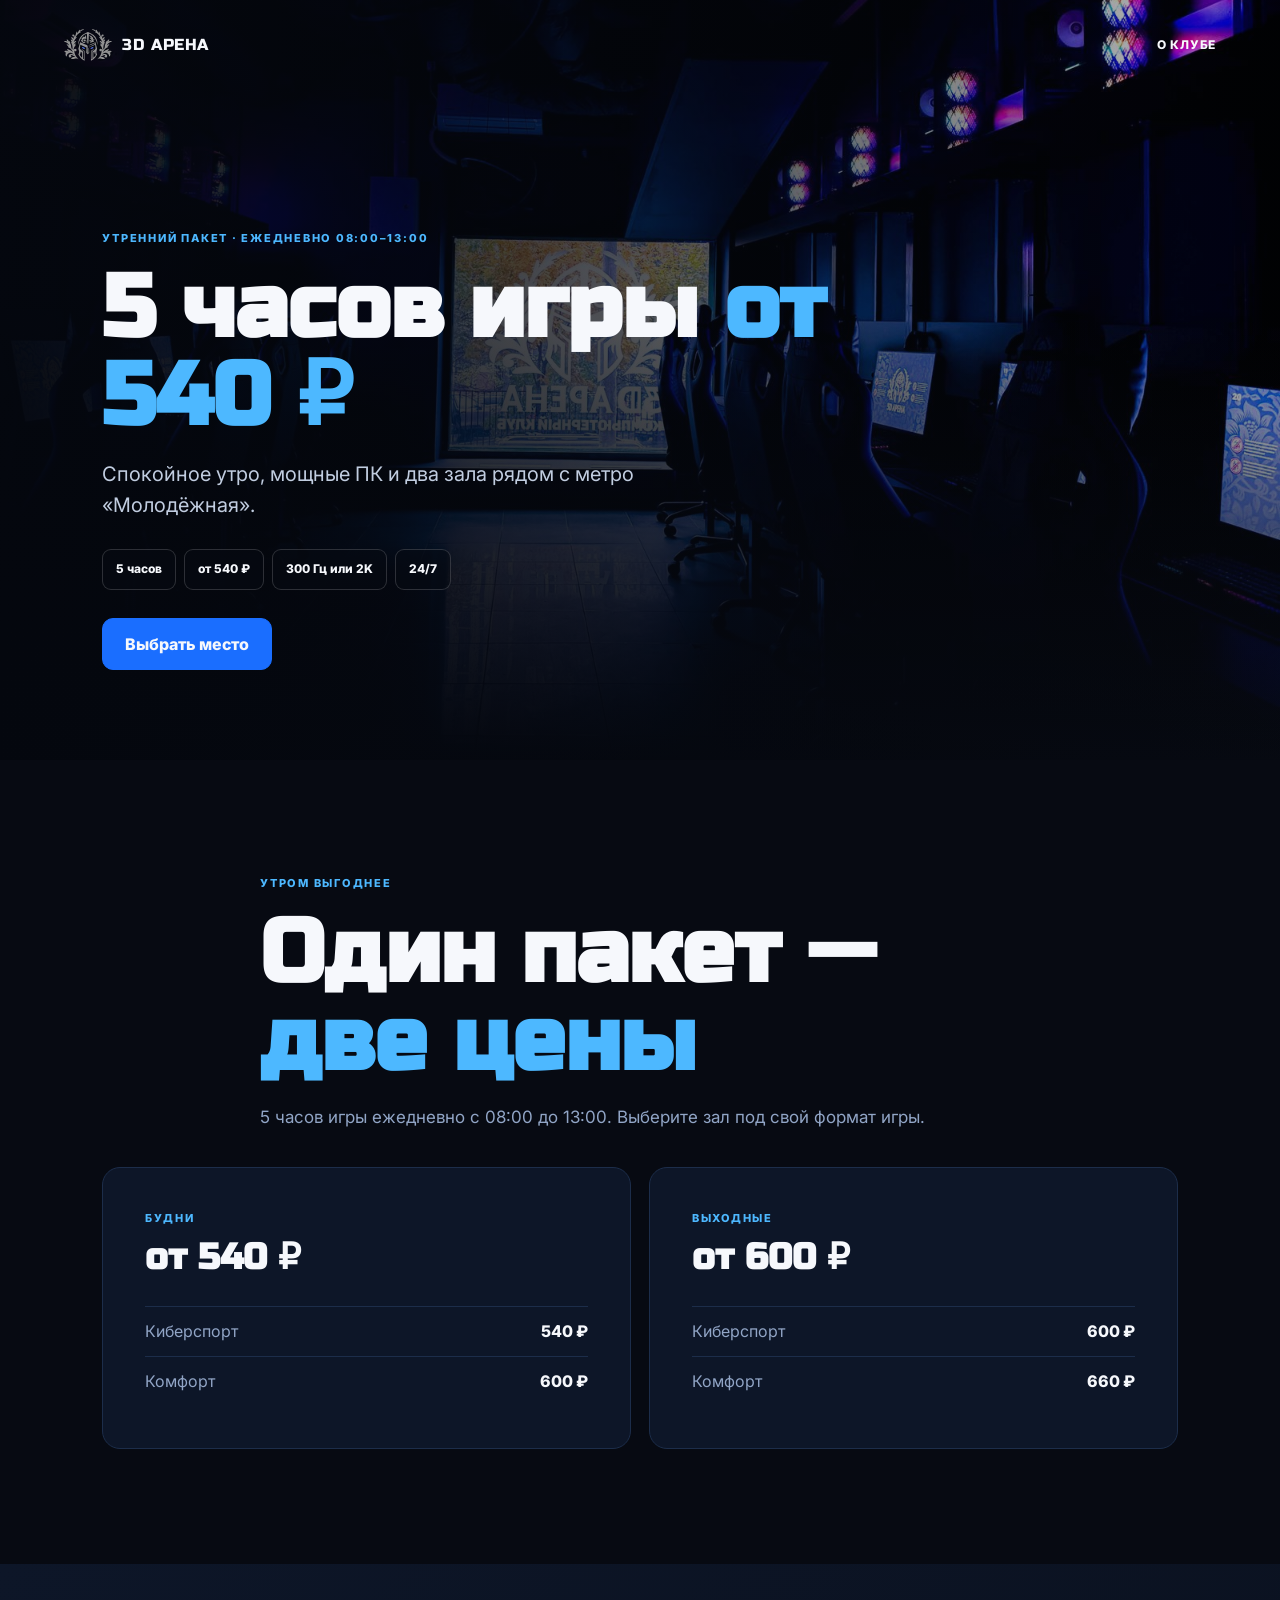
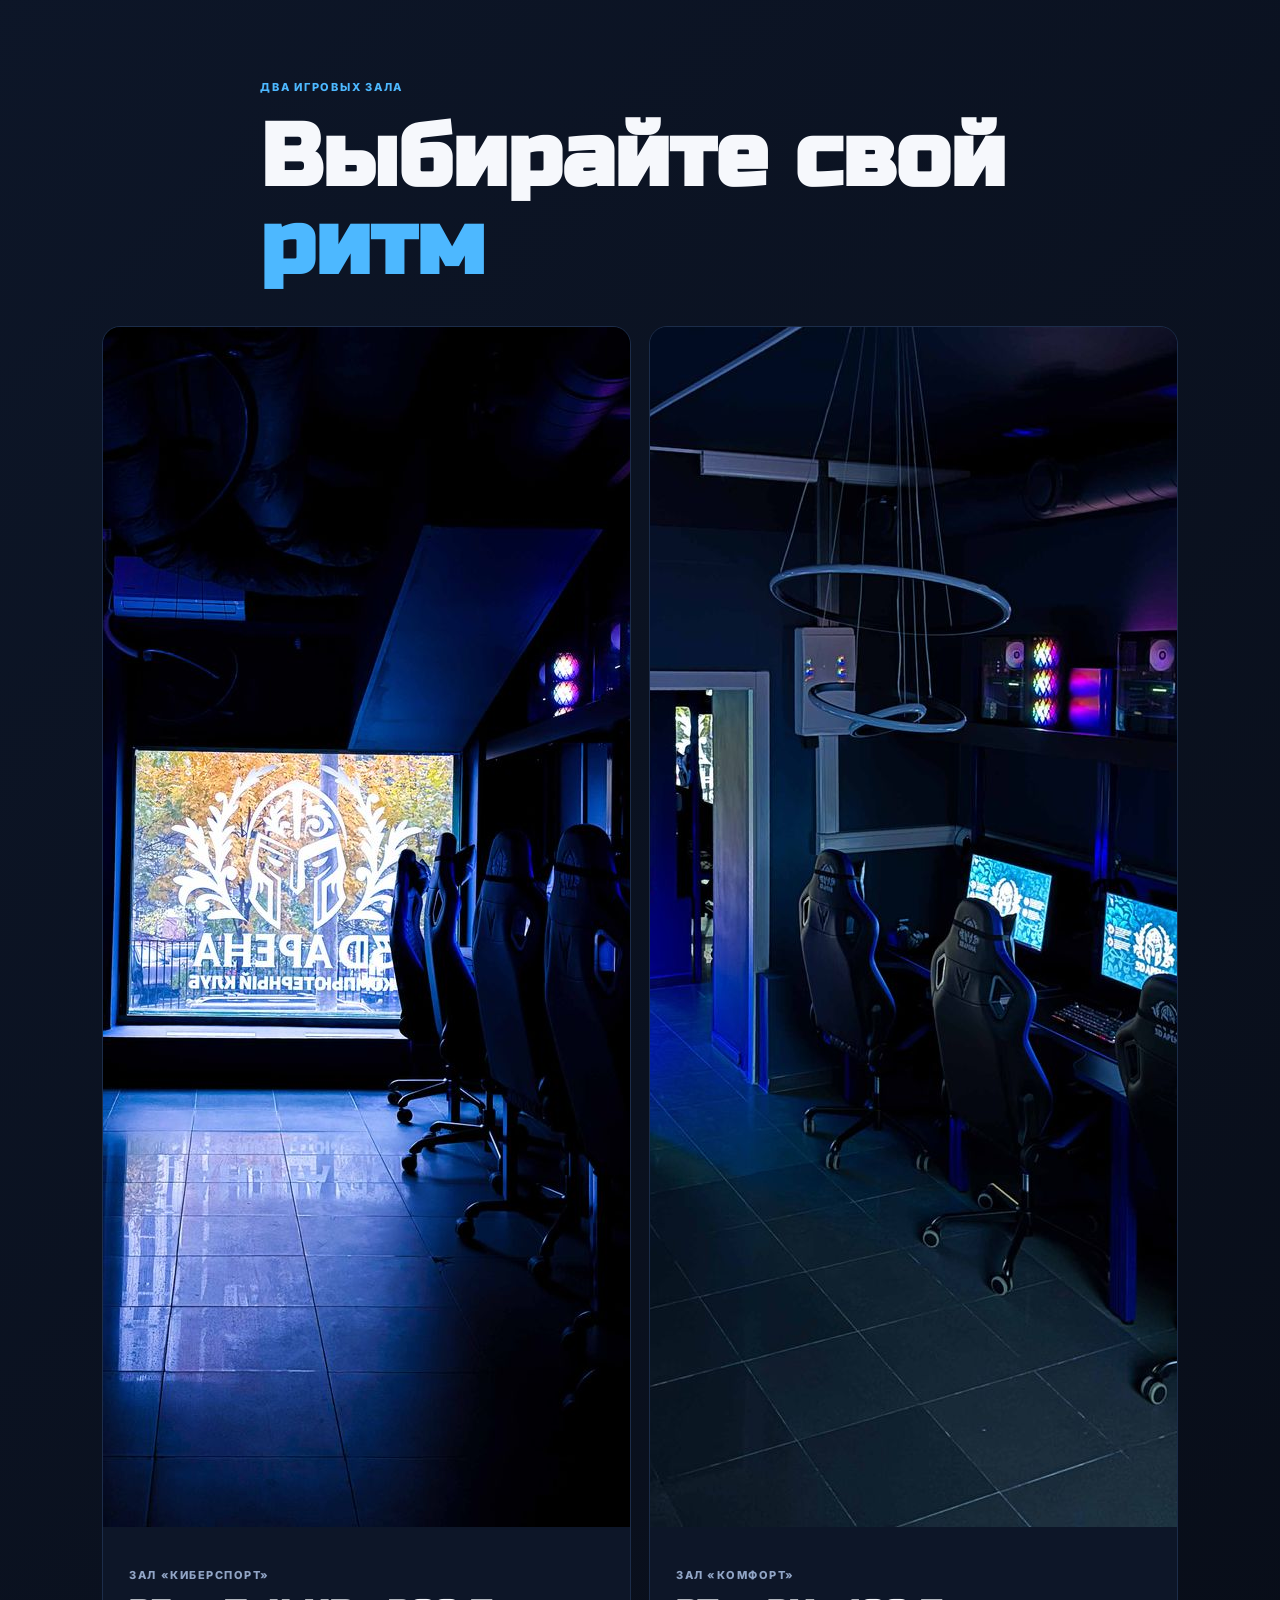
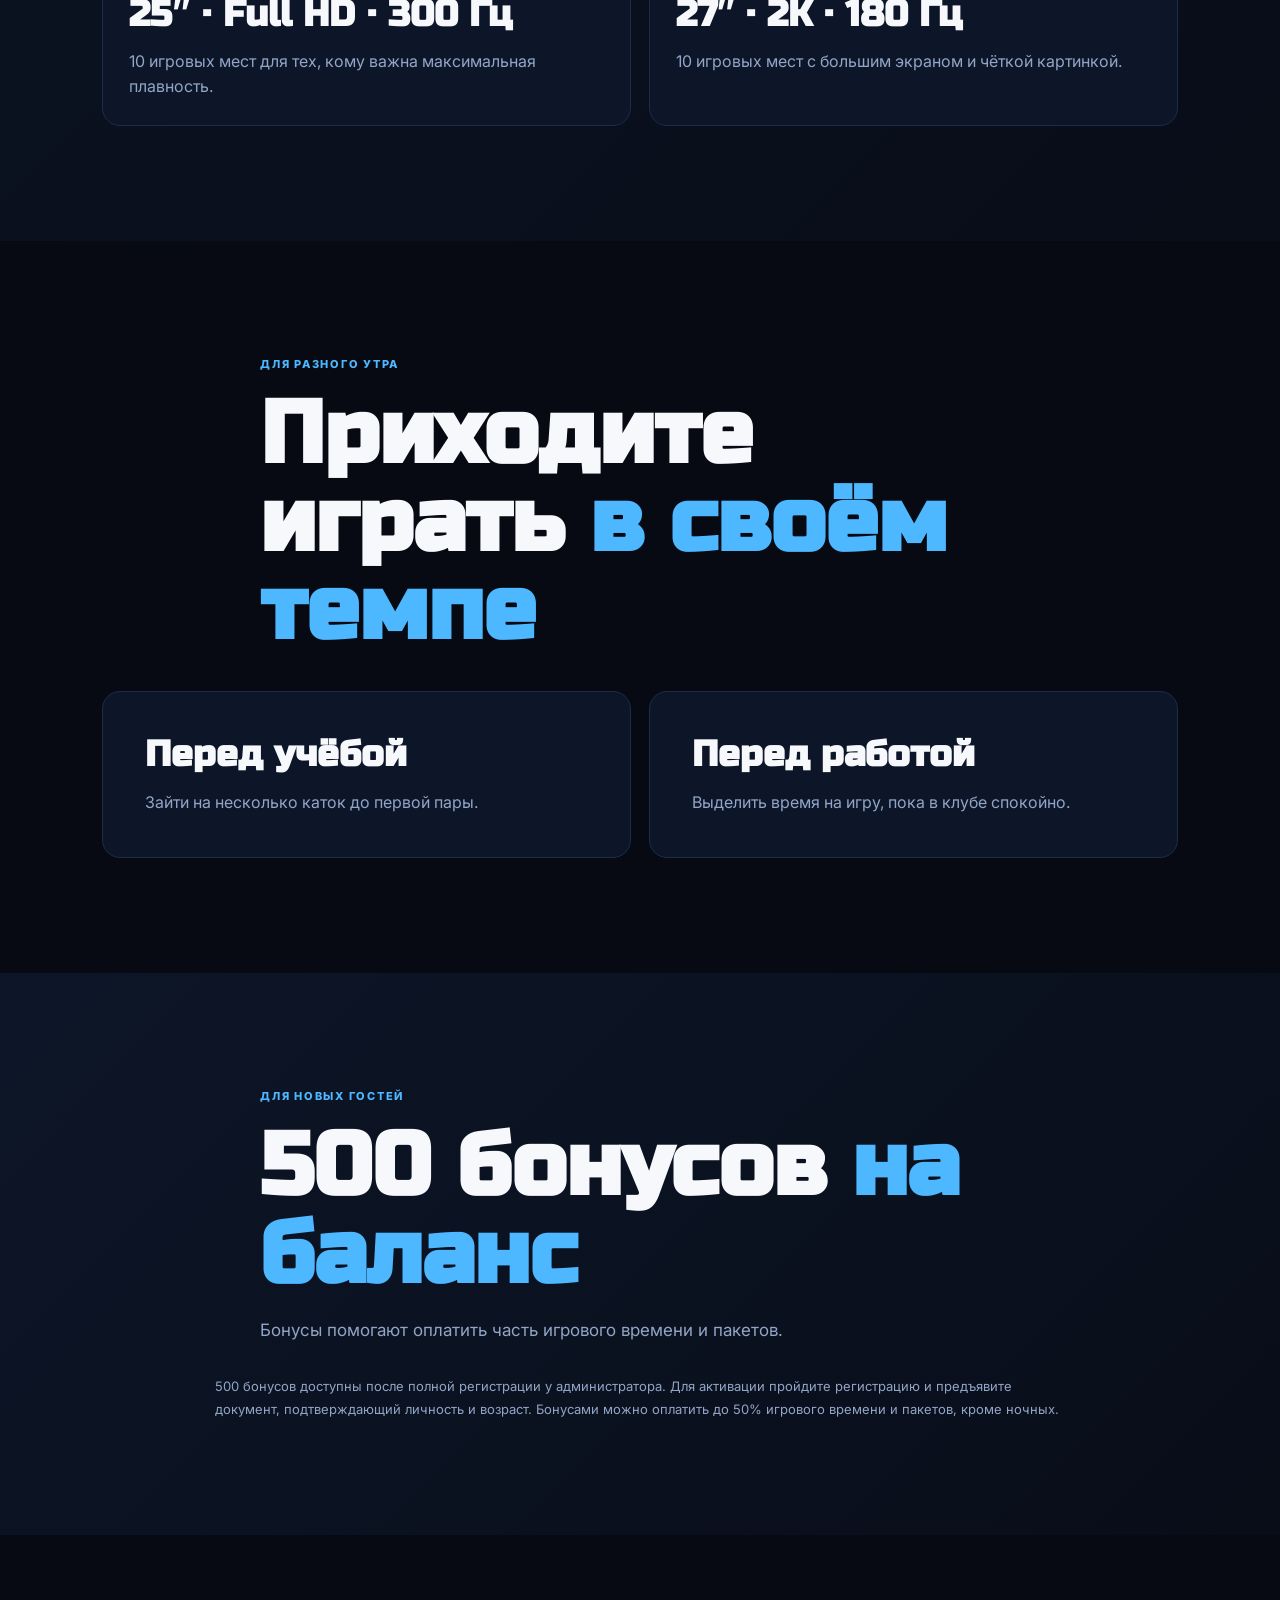
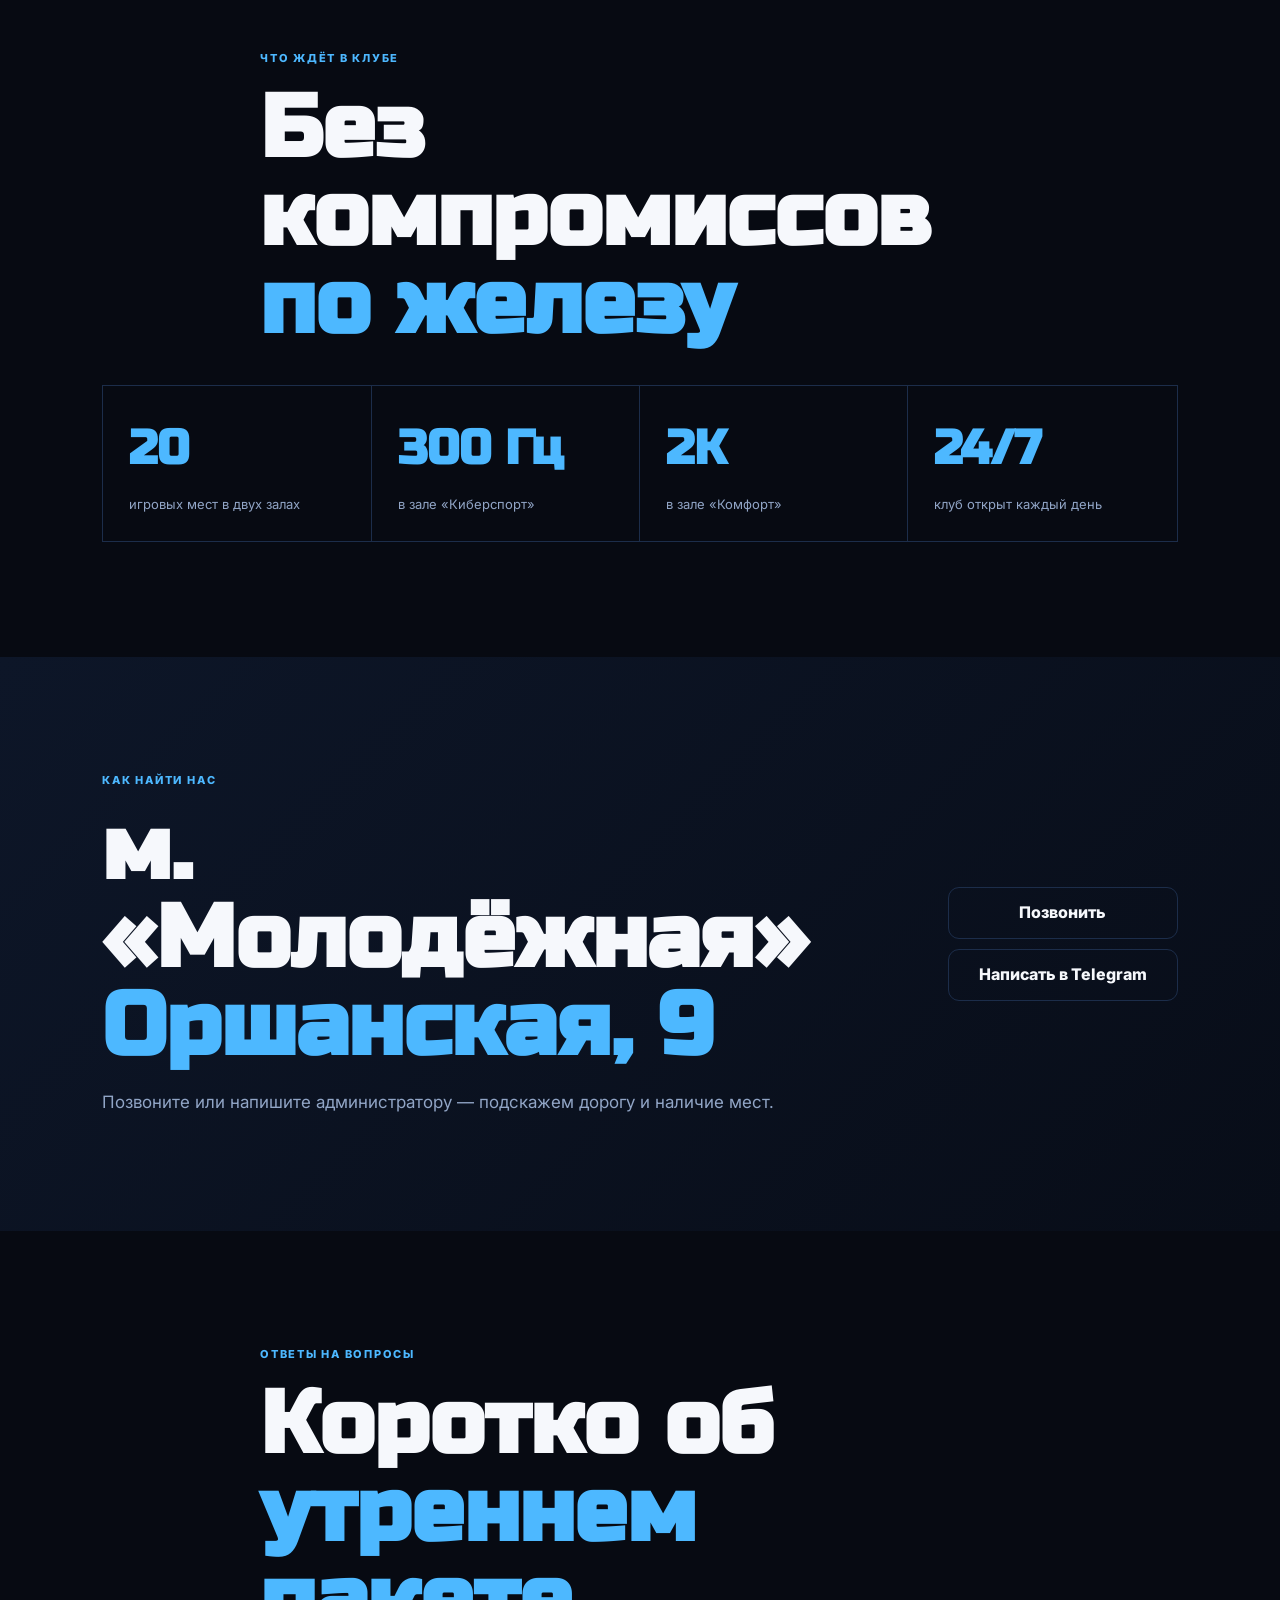
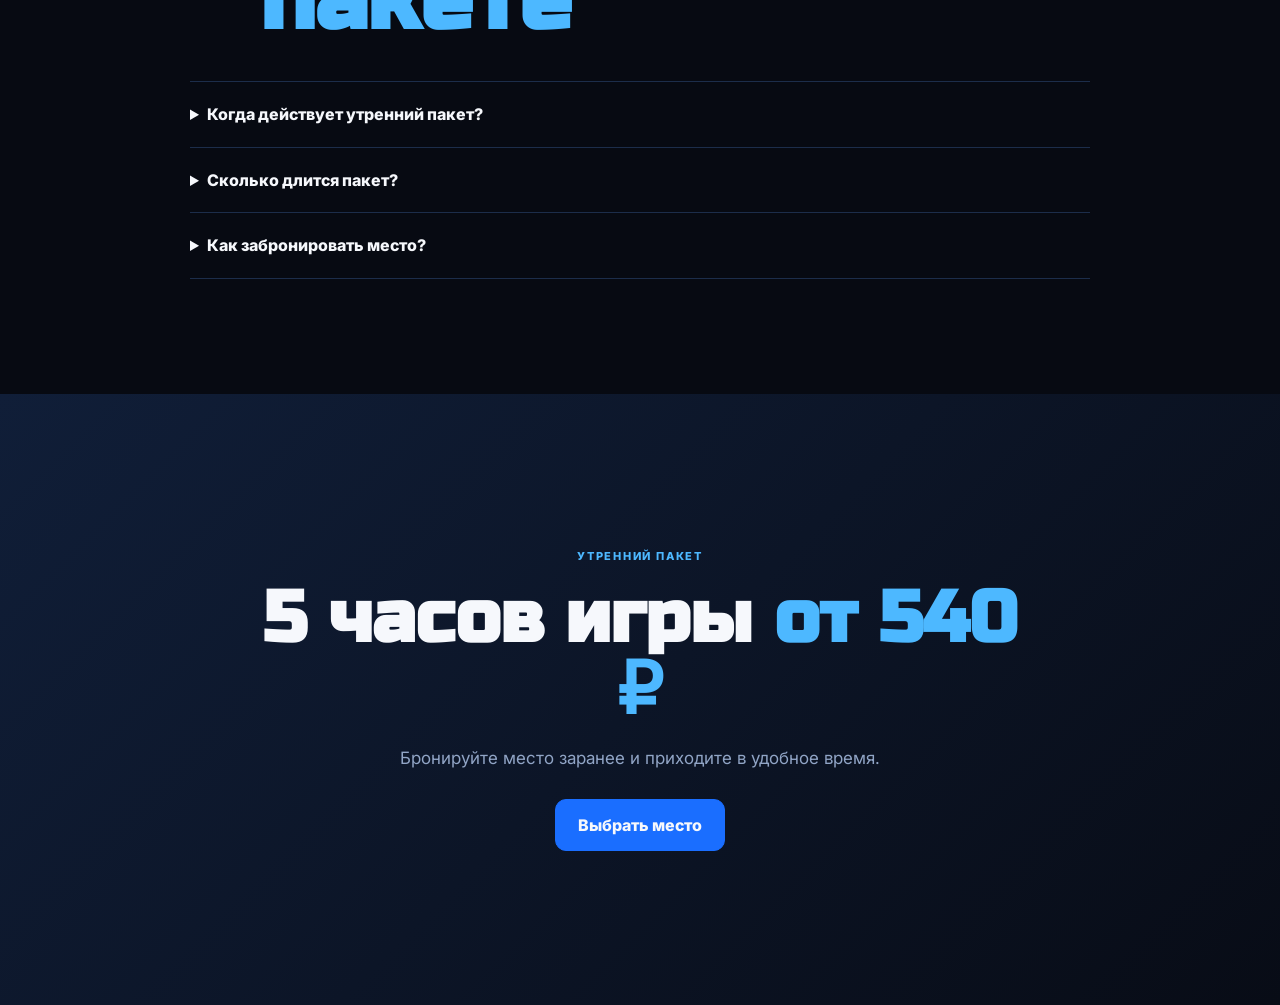
==== utro/index.html @ a47a94ef "fix: keep morning booking CTA primary" ====
<!doctype html>
<html lang="ru">
<head>
  <meta charset="utf-8">
  <meta name="viewport" content="width=device-width,initial-scale=1">
  <meta name="robots" content="noindex,nofollow,noarchive">
  <meta name="theme-color" content="#070a12">
  <title>Утренний пакет — 5 часов от 540 ₽ | 3D АРЕНА</title>
  <meta name="description" content="Утренний пакет 3D АРЕНЫ: 5 часов с 08:00 до 13:00 от 540 ₽. Два игровых зала у метро Молодёжная.">
  <link rel="canonical" href="https://3d-arena.ru/utro/">
  <link rel="icon" href="../favicon.ico">
  <link rel="preconnect" href="https://fonts.googleapis.com">
  <link rel="preconnect" href="https://fonts.gstatic.com" crossorigin>
  <link rel="stylesheet" href="https://fonts.googleapis.com/css2?family=Inter:wght@400;500;600;700;800&family=Russo+One&display=swap">
  <link rel="stylesheet" href="../assets/css/landing.css?v=20260807-1">
  <link rel="stylesheet" href="../assets/css/morning.css?v=20260807-1">
</head>
<body data-page="morning">
  <nav class="lp-nav" aria-label="Навигация утреннего пакета">
    <a class="lp-logo" href="../index.html" aria-label="3D АРЕНА — главная">
      <img src="../assets/brand/mark.svg" alt="">
      <span>3D АРЕНА</span>
    </a>
    <a class="lp-back" href="../index.html">О клубе</a>
  </nav>

  <main>
    <section class="morning-hero" id="morning-offer" aria-labelledby="morning-title">
      <img class="morning-hero__media" src="../images/gallery/hall-01.jpg" alt="Зал «Киберспорт» в 3D АРЕНЕ" width="1600" height="1200" fetchpriority="high">
      <div class="morning-hero__veil" aria-hidden="true"></div>
      <div class="morning-hero__copy">
        <div class="eyebrow">Утренний пакет · ежедневно 08:00–13:00</div>
        <h1 id="morning-title">5 часов игры <em>от 540 ₽</em></h1>
        <p class="morning-lead" data-segment-copy>Спокойное утро, мощные ПК и два зала рядом с метро «Молодёжная».</p>
        <div class="facts" aria-label="Условия утреннего пакета"><span>5 часов</span><span>от 540 ₽</span><span>300 Гц или 2K</span><span>24/7</span></div>
        <a class="btn btn--primary" data-track="morning_booking_top" href="https://langame.ru/799456996_computerniy_club_3d-arena_moskva/booking" rel="noopener" target="_blank">Выбрать место</a>
      </div>
    </section>

    <section class="morning-section" id="morning-prices" aria-labelledby="prices-title">
      <div class="morning-heading"><div class="eyebrow">Утром выгоднее</div><h2 id="prices-title">Один пакет — <em>две цены</em></h2><p>5 часов игры ежедневно с 08:00 до 13:00. Выберите зал под свой формат игры.</p></div>
      <div class="morning-price-grid">
        <article class="morning-card"><p class="morning-card__label">Будни</p><h3>от 540 ₽</h3><dl><div><dt>Киберспорт</dt><dd>540 ₽</dd></div><div><dt>Комфорт</dt><dd>600 ₽</dd></div></dl></article>
        <article class="morning-card"><p class="morning-card__label">Выходные</p><h3>от 600 ₽</h3><dl><div><dt>Киберспорт</dt><dd>600 ₽</dd></div><div><dt>Комфорт</dt><dd>660 ₽</dd></div></dl></article>
      </div>
    </section>

    <section class="morning-section morning-section--surface" id="morning-halls" aria-labelledby="halls-title">
      <div class="morning-heading"><div class="eyebrow">Два игровых зала</div><h2 id="halls-title">Выбирайте свой <em>ритм</em></h2></div>
      <div class="morning-hall-grid">
        <article class="morning-hall-card"><img src="../images/gallery/hall-01.jpg" alt="Игровые места зала «Киберспорт»" width="1600" height="1200" loading="lazy"><div><p class="morning-card__label">Зал «Киберспорт»</p><h3>25″ · Full HD · 300 Гц</h3><p>10 игровых мест для тех, кому важна максимальная плавность.</p></div></article>
        <article class="morning-hall-card"><img src="../images/gallery/hall-15.jpg" alt="Игровые места зала «Комфорт»" width="1600" height="1200" loading="lazy"><div><p class="morning-card__label">Зал «Комфорт»</p><h3>27″ · 2K · 180 Гц</h3><p>10 игровых мест с большим экраном и чёткой картинкой.</p></div></article>
      </div>
    </section>

    <section class="morning-section" id="morning-audiences" aria-labelledby="audiences-title">
      <div class="morning-heading"><div class="eyebrow">Для разного утра</div><h2 id="audiences-title">Приходите играть <em>в своём темпе</em></h2></div>
      <div class="morning-audience-grid"><article class="morning-card"><h3>Перед учёбой</h3><p>Зайти на несколько каток до первой пары.</p></article><article class="morning-card"><h3>Перед работой</h3><p>Выделить время на игру, пока в клубе спокойно.</p></article></div>
    </section>

    <section class="morning-section morning-section--surface" id="morning-bonus" aria-labelledby="bonus-title">
      <div class="morning-heading"><div class="eyebrow">Для новых гостей</div><h2 id="bonus-title">500 бонусов <em>на баланс</em></h2><p>Бонусы помогают оплатить часть игрового времени и пакетов.</p></div>
      <p class="morning-disclosure">500 бонусов доступны после полной регистрации у администратора. Для активации пройдите регистрацию и предъявите документ, подтверждающий личность и возраст. Бонусами можно оплатить до 50% игрового времени и пакетов, кроме ночных.</p>
    </section>

    <section class="morning-section" id="morning-proof" aria-labelledby="proof-title">
      <div class="morning-heading"><div class="eyebrow">Что ждёт в клубе</div><h2 id="proof-title">Без компромиссов <em>по железу</em></h2></div>
      <div class="morning-proof"><div><strong>20</strong><span>игровых мест в двух залах</span></div><div><strong>300 Гц</strong><span>в зале «Киберспорт»</span></div><div><strong>2K</strong><span>в зале «Комфорт»</span></div><div><strong>24/7</strong><span>клуб открыт каждый день</span></div></div>
    </section>

    <section class="morning-section morning-section--surface" id="morning-route" aria-labelledby="route-title">
      <div class="morning-route"><div><div class="eyebrow">Как найти нас</div><h2 id="route-title">м. «Молодёжная»<br><em>Оршанская, 9</em></h2><p>Позвоните или напишите администратору — подскажем дорогу и наличие мест.</p></div><div class="morning-route__actions"><a class="btn" href="tel:+79259359344">Позвонить</a><a class="btn" href="https://t.me/IIIDArena" rel="noopener" target="_blank">Написать в Telegram</a></div></div>
    </section>

    <section class="morning-section" id="morning-faq" aria-labelledby="faq-title">
      <div class="morning-heading"><div class="eyebrow">Ответы на вопросы</div><h2 id="faq-title">Коротко об <em>утреннем пакете</em></h2></div>
      <div class="morning-faq"><details><summary>Когда действует утренний пакет?</summary><p>Ежедневно с 08:00 до 13:00.</p></details><details><summary>Сколько длится пакет?</summary><p>Пакет рассчитан на 5 часов игры.</p></details><details><summary>Как забронировать место?</summary><p>Выберите место в LANGAME или свяжитесь с администратором.</p></details></div>
    </section>

    <section class="morning-final" aria-labelledby="final-title"><div><div class="eyebrow">Утренний пакет</div><h2 id="final-title">5 часов игры <em>от 540 ₽</em></h2><p>Бронируйте место заранее и приходите в удобное время.</p><a class="btn btn--primary" data-track="morning_booking_final" href="https://langame.ru/799456996_computerniy_club_3d-arena_moskva/booking" rel="noopener" target="_blank">Выбрать место</a></div></section>
  </main>
</body>
</html>
---- assets/css/landing.css ----
:root{--bg:#070a12;--panel:#0d1628;--text:#f6f8fc;--muted:#91a5c6;--accent:#1a6eff;--glow:#4db8ff;--border:#1c2d4a;--head:"Russo One",sans-serif;--body:Inter,sans-serif}*{box-sizing:border-box;margin:0;padding:0}html{scroll-behavior:smooth}body{background:var(--bg);color:var(--text);font-family:var(--body);line-height:1.55}a{color:inherit;text-decoration:none}.lp-nav{position:absolute;z-index:4;top:0;left:0;right:0;display:flex;justify-content:space-between;align-items:center;padding:24px clamp(20px,5vw,72px)}.lp-logo{display:flex;gap:10px;align-items:center;font-family:var(--head);letter-spacing:.04em}.lp-logo img{width:48px;height:42px}.lp-back{font-size:12px;font-weight:800;letter-spacing:.06em;text-transform:uppercase}.lp-hero{position:relative;display:grid;align-items:end;min-height:780px;padding:150px clamp(20px,8vw,130px) 90px;overflow:hidden}.lp-hero__image,.lp-hero__veil{position:absolute;inset:0}.lp-hero__image{width:100%;height:100%;object-fit:cover}.lp-hero__veil{background:linear-gradient(90deg,rgba(4,7,14,.98) 0%,rgba(4,7,14,.75) 50%,rgba(4,7,14,.18)),linear-gradient(0deg,rgba(4,7,14,.96),transparent 60%)}.lp-hero__copy{position:relative;z-index:2;max-width:780px}.eyebrow{color:var(--glow);font-size:11px;font-weight:800;letter-spacing:.16em;text-transform:uppercase}.lp-hero h1{margin:18px 0;font-family:var(--head);font-size:clamp(46px,7vw,92px);line-height:.98}.lp-hero h1 em{color:var(--glow);font-style:normal}.lp-lead{max-width:680px;color:#c1cde0;font-size:clamp(16px,2vw,20px)}.facts{display:flex;flex-wrap:wrap;gap:8px;margin:28px 0}.facts span{padding:10px 13px;border:1px solid rgba(255,255,255,.16);border-radius:9px;background:rgba(7,10,18,.5);font-size:12px;font-weight:800}.actions{display:flex;flex-wrap:wrap;gap:10px}.btn{display:inline-flex;justify-content:center;align-items:center;min-height:52px;padding:0 22px;border:1px solid var(--border);border-radius:11px;font-weight:800}.btn--primary{border-color:var(--accent);background:var(--accent)}.lp-section{padding:clamp(70px,9vw,120px) clamp(20px,8vw,130px)}.lp-grid{display:grid;grid-template-columns:.8fr 1.2fr;gap:clamp(35px,7vw,100px);max-width:1260px;margin:0 auto}.lp-section h2{font-family:var(--head);font-size:clamp(32px,5vw,58px);line-height:1.08}.specs{display:grid;grid-template-columns:1fr 1fr;border:1px solid var(--border)}.spec{padding:24px;border-right:1px solid var(--border);border-bottom:1px solid var(--border)}.spec:nth-child(2n){border-right:0}.spec:nth-last-child(-n+2){border-bottom:0}.spec small{display:block;margin-bottom:8px;color:var(--glow);font-size:10px;font-weight:800;letter-spacing:.12em;text-transform:uppercase}.spec strong{font-family:var(--head);font-size:18px}.lp-end{position:relative;overflow:hidden;text-align:center;background:linear-gradient(135deg,#101e38,#080c16)}.lp-end>div{max-width:760px;margin:auto}.lp-end p{margin:18px auto 28px;color:var(--muted)}.lp-note{margin-top:18px;color:var(--muted);font-size:12px}.lp-footer{display:flex;justify-content:space-between;gap:20px;padding:28px clamp(20px,8vw,130px);border-top:1px solid var(--border);color:var(--muted);font-size:12px}@media(max-width:760px){.lp-nav{padding-top:18px}.lp-hero{min-height:720px;padding-top:130px}.lp-hero__veil{background:linear-gradient(180deg,rgba(4,7,14,.48),rgba(4,7,14,.95) 68%)}.lp-grid{grid-template-columns:1fr}.specs{grid-template-columns:1fr}.spec,.spec:nth-child(2n),.spec:nth-last-child(-n+2){border-right:0;border-bottom:1px solid var(--border)}.spec:last-child{border-bottom:0}.actions{display:grid}.lp-footer{flex-direction:column}}
---- assets/css/morning.css ----
.morning-hero{position:relative;min-height:760px;display:grid;align-items:end;padding:150px clamp(20px,8vw,130px) 90px;overflow:hidden}.morning-hero__media{position:absolute;inset:0;width:100%;height:100%;object-fit:cover}.morning-hero__veil{position:absolute;inset:0;background:linear-gradient(90deg,rgba(4,7,14,.98),rgba(4,7,14,.62) 62%,rgba(4,7,14,.22)),linear-gradient(0deg,#070a12,transparent 58%)}.morning-hero__copy{position:relative;z-index:1;max-width:780px}.morning-hero h1,.morning-heading h2,.morning-route h2,.morning-final h2{margin:18px 0;font-family:var(--head);font-size:clamp(44px,7vw,88px);line-height:1}.morning-hero h1 em,.morning-heading h2 em,.morning-route h2 em,.morning-final h2 em{color:var(--glow);font-style:normal}.morning-lead{max-width:680px;color:#c1cde0;font-size:clamp(16px,2vw,20px)}.morning-section{padding:clamp(70px,9vw,120px) clamp(20px,8vw,130px)}.morning-section--surface{background:linear-gradient(135deg,#0d1628,#080d18)}.morning-heading{max-width:760px;margin:0 auto}.morning-heading>p,.morning-route p,.morning-final p{color:var(--muted);font-size:17px}.morning-price-grid,.morning-hall-grid,.morning-audience-grid{display:grid;grid-template-columns:repeat(2,minmax(0,1fr));gap:18px;max-width:1180px;margin:36px auto 0}.morning-card{padding:clamp(24px,4vw,42px);border:1px solid var(--border);border-radius:18px;background:var(--panel)}.morning-card__label{margin-bottom:10px;color:var(--glow);font-size:11px;font-weight:800;letter-spacing:.14em;text-transform:uppercase}.morning-card h3,.morning-hall-card h3{font-family:var(--head);font-size:clamp(24px,3vw,36px);line-height:1.15}.morning-card p:not(.morning-card__label),.morning-hall-card p{margin-top:14px;color:var(--muted)}.morning-card dl{margin-top:28px}.morning-card dl div{display:flex;justify-content:space-between;padding:12px 0;border-top:1px solid var(--border)}.morning-card dt{color:var(--muted)}.morning-card dd{font-weight:800}.morning-hall-card{overflow:hidden;border:1px solid var(--border);border-radius:18px;background:var(--panel)}.morning-hall-card img{display:block;width:100%;aspect-ratio:16/10;object-fit:cover}.morning-hall-card div{padding:26px}.morning-disclosure{max-width:850px;margin:32px auto 0;color:var(--muted);font-size:13px;line-height:1.7}.morning-proof{display:grid;grid-template-columns:repeat(4,1fr);max-width:1180px;margin:36px auto 0;border:1px solid var(--border)}.morning-proof div{padding:26px;border-right:1px solid var(--border)}.morning-proof div:last-child{border:0}.morning-proof strong,.morning-proof span{display:block}.morning-proof strong{font-family:var(--head);font-size:clamp(28px,4vw,48px);color:var(--glow)}.morning-proof span{margin-top:8px;color:var(--muted);font-size:13px}.morning-route{display:flex;justify-content:space-between;gap:40px;max-width:1180px;margin:auto}.morning-route__actions{display:grid;align-content:center;gap:10px;min-width:230px}.morning-faq{max-width:900px;margin:36px auto 0}.morning-faq details{padding:20px 0;border-top:1px solid var(--border)}.morning-faq details:last-child{border-bottom:1px solid var(--border)}.morning-faq summary{cursor:pointer;font-weight:800}.morning-faq p{margin-top:12px;color:var(--muted)}.morning-final{padding:clamp(80px,12vw,160px) 20px;text-align:center;background:linear-gradient(135deg,#101e38,#080c16)}.morning-final>div{max-width:760px;margin:auto}.morning-final p{margin:18px auto 28px}.morning-final h2{font-size:clamp(40px,6vw,72px)}
@media(max-width:760px){.morning-price-grid,.morning-hall-grid,.morning-audience-grid{grid-template-columns:1fr}.morning-hero{min-height:720px;padding-top:130px}.morning-hero__veil{background:linear-gradient(180deg,rgba(4,7,14,.38),#070a12 72%)}.morning-proof{grid-template-columns:1fr 1fr}.morning-proof div:nth-child(2){border-right:0}.morning-proof div:nth-child(-n+2){border-bottom:1px solid var(--border)}.morning-route{display:block}.morning-route__actions{margin-top:28px}.morning-route__actions .btn{width:100%}}
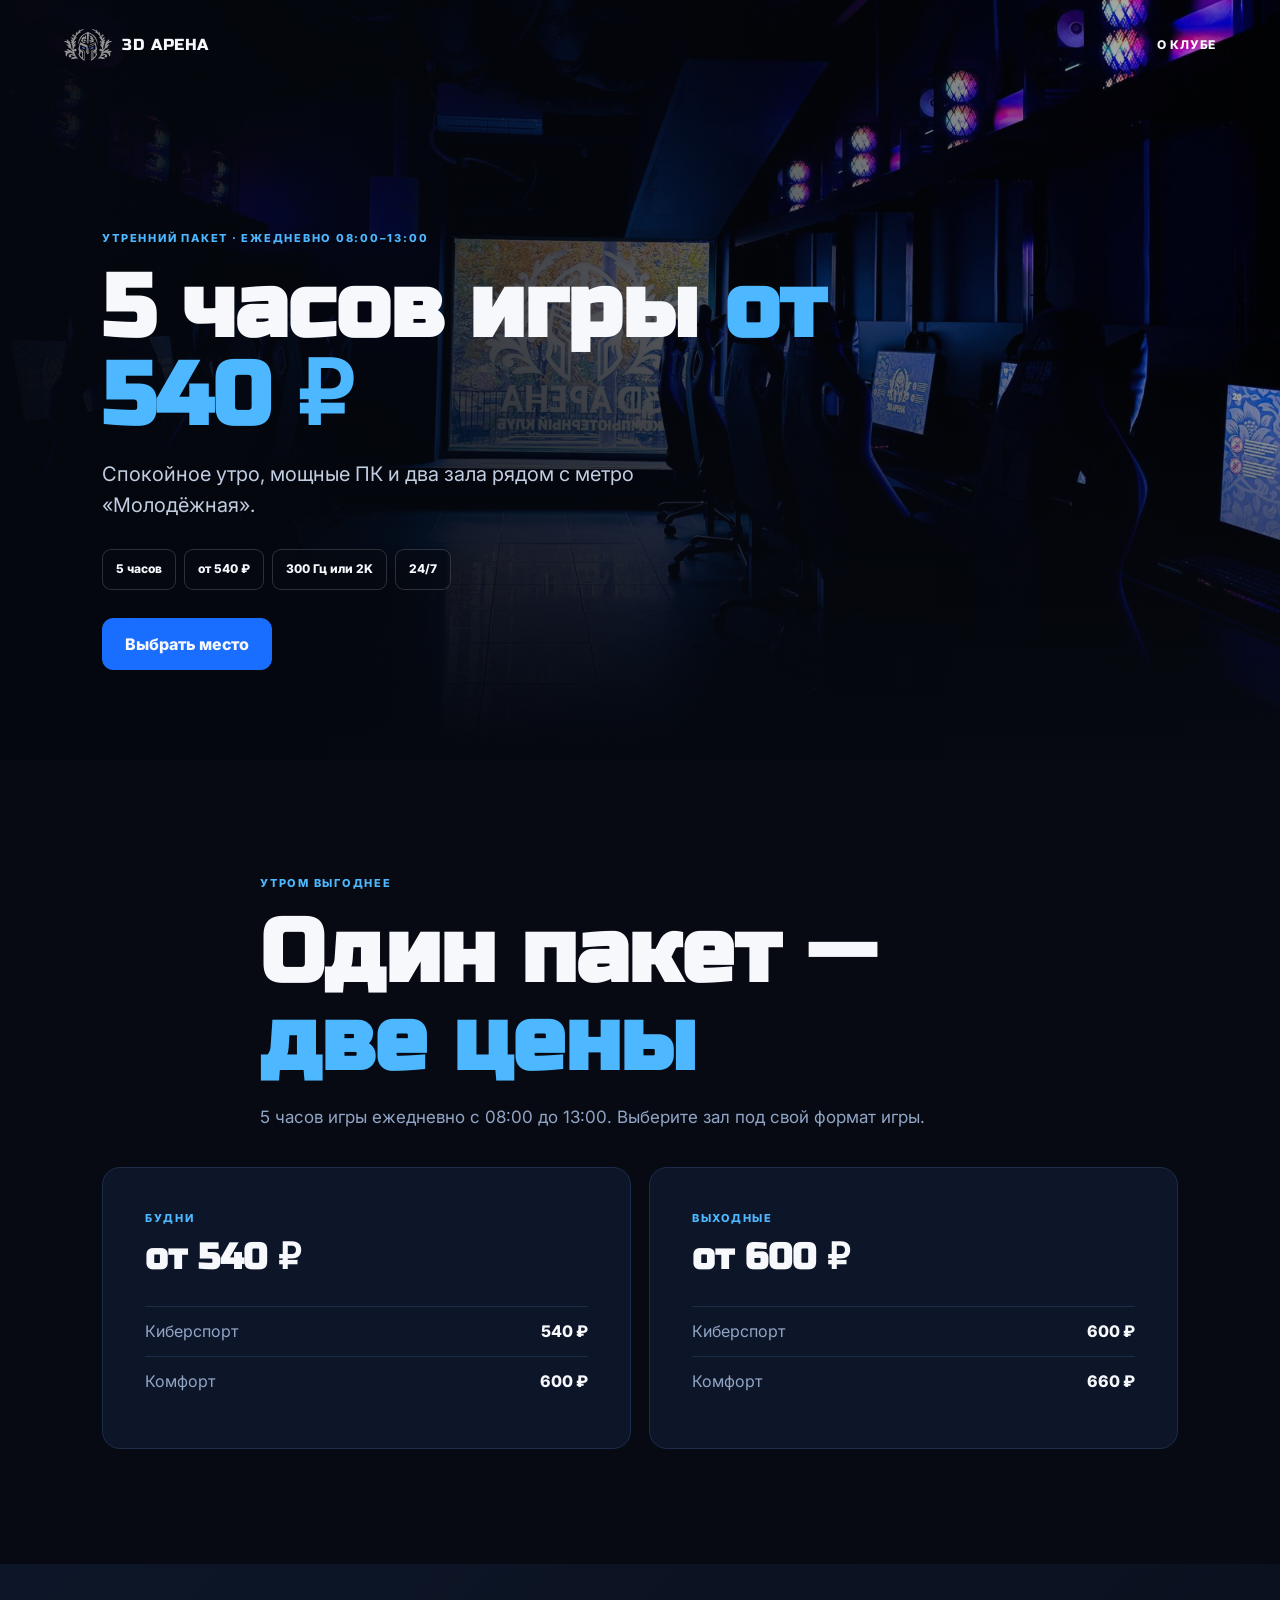
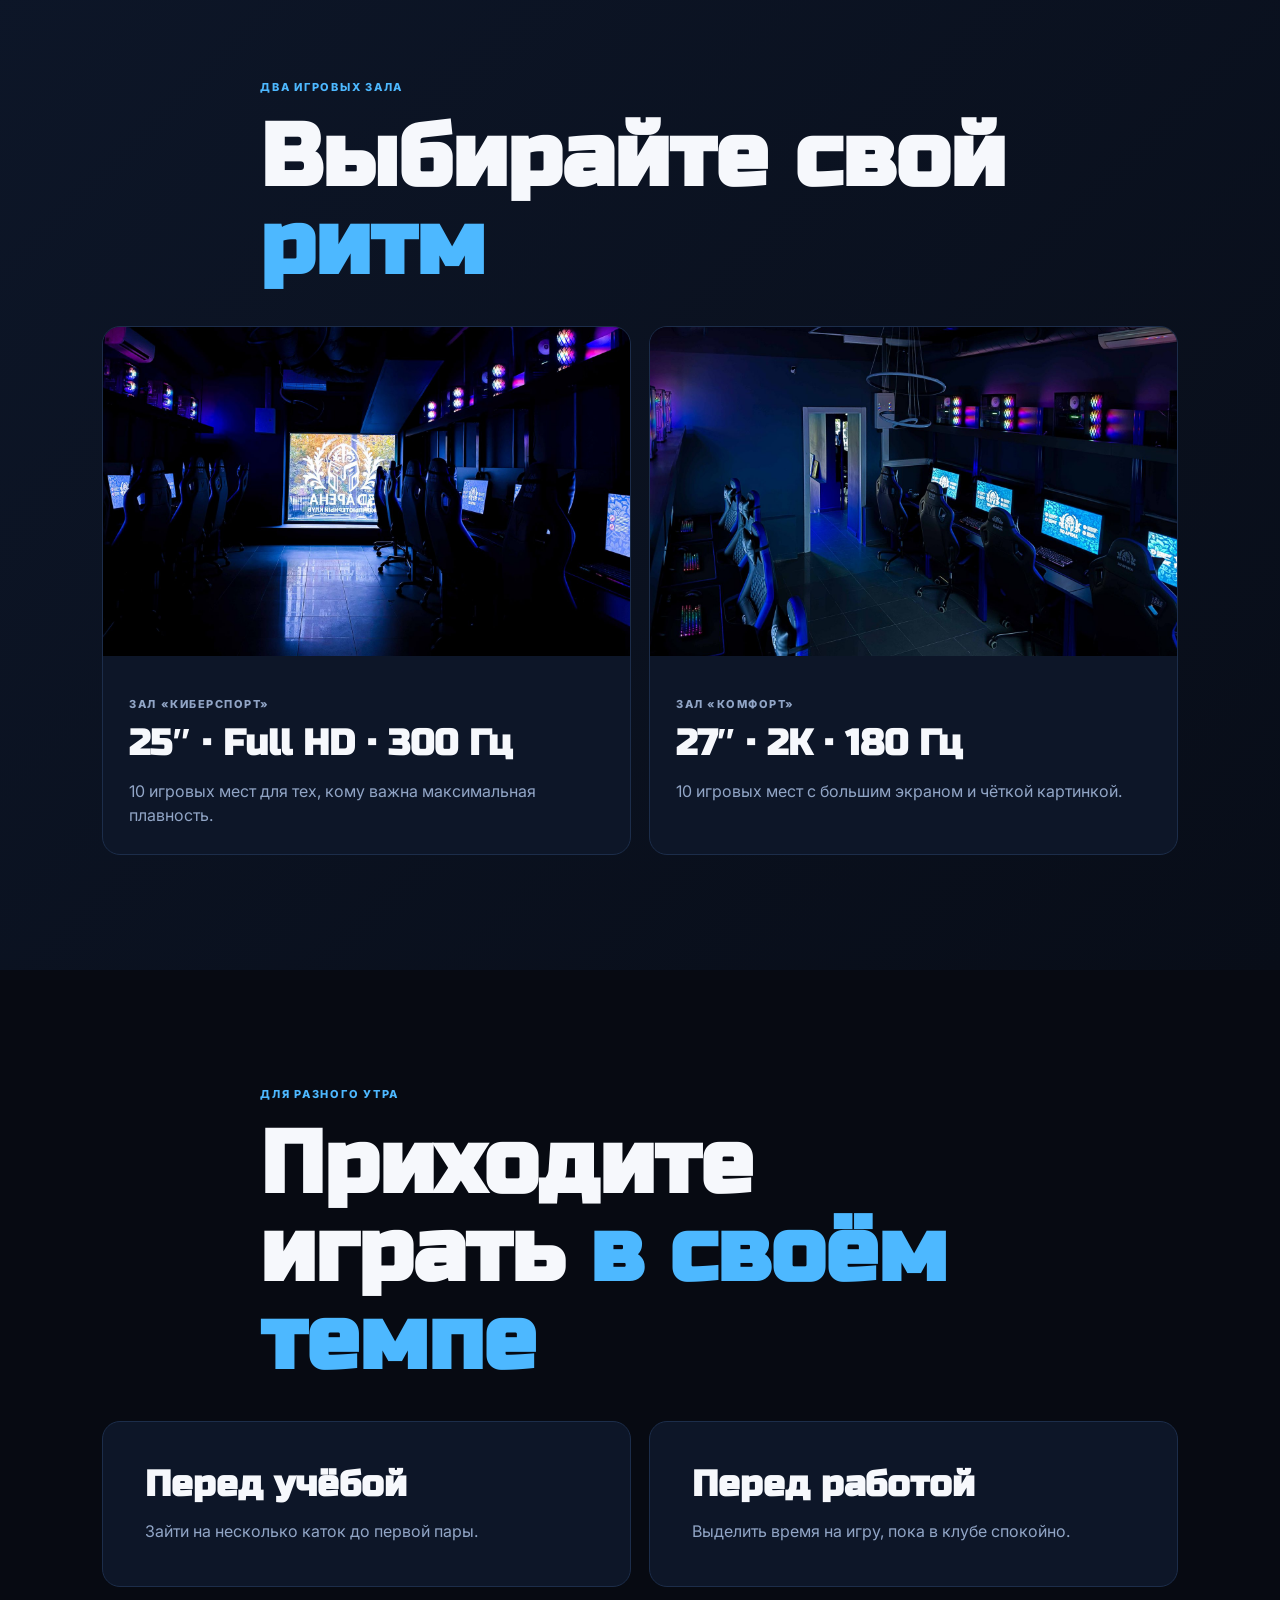
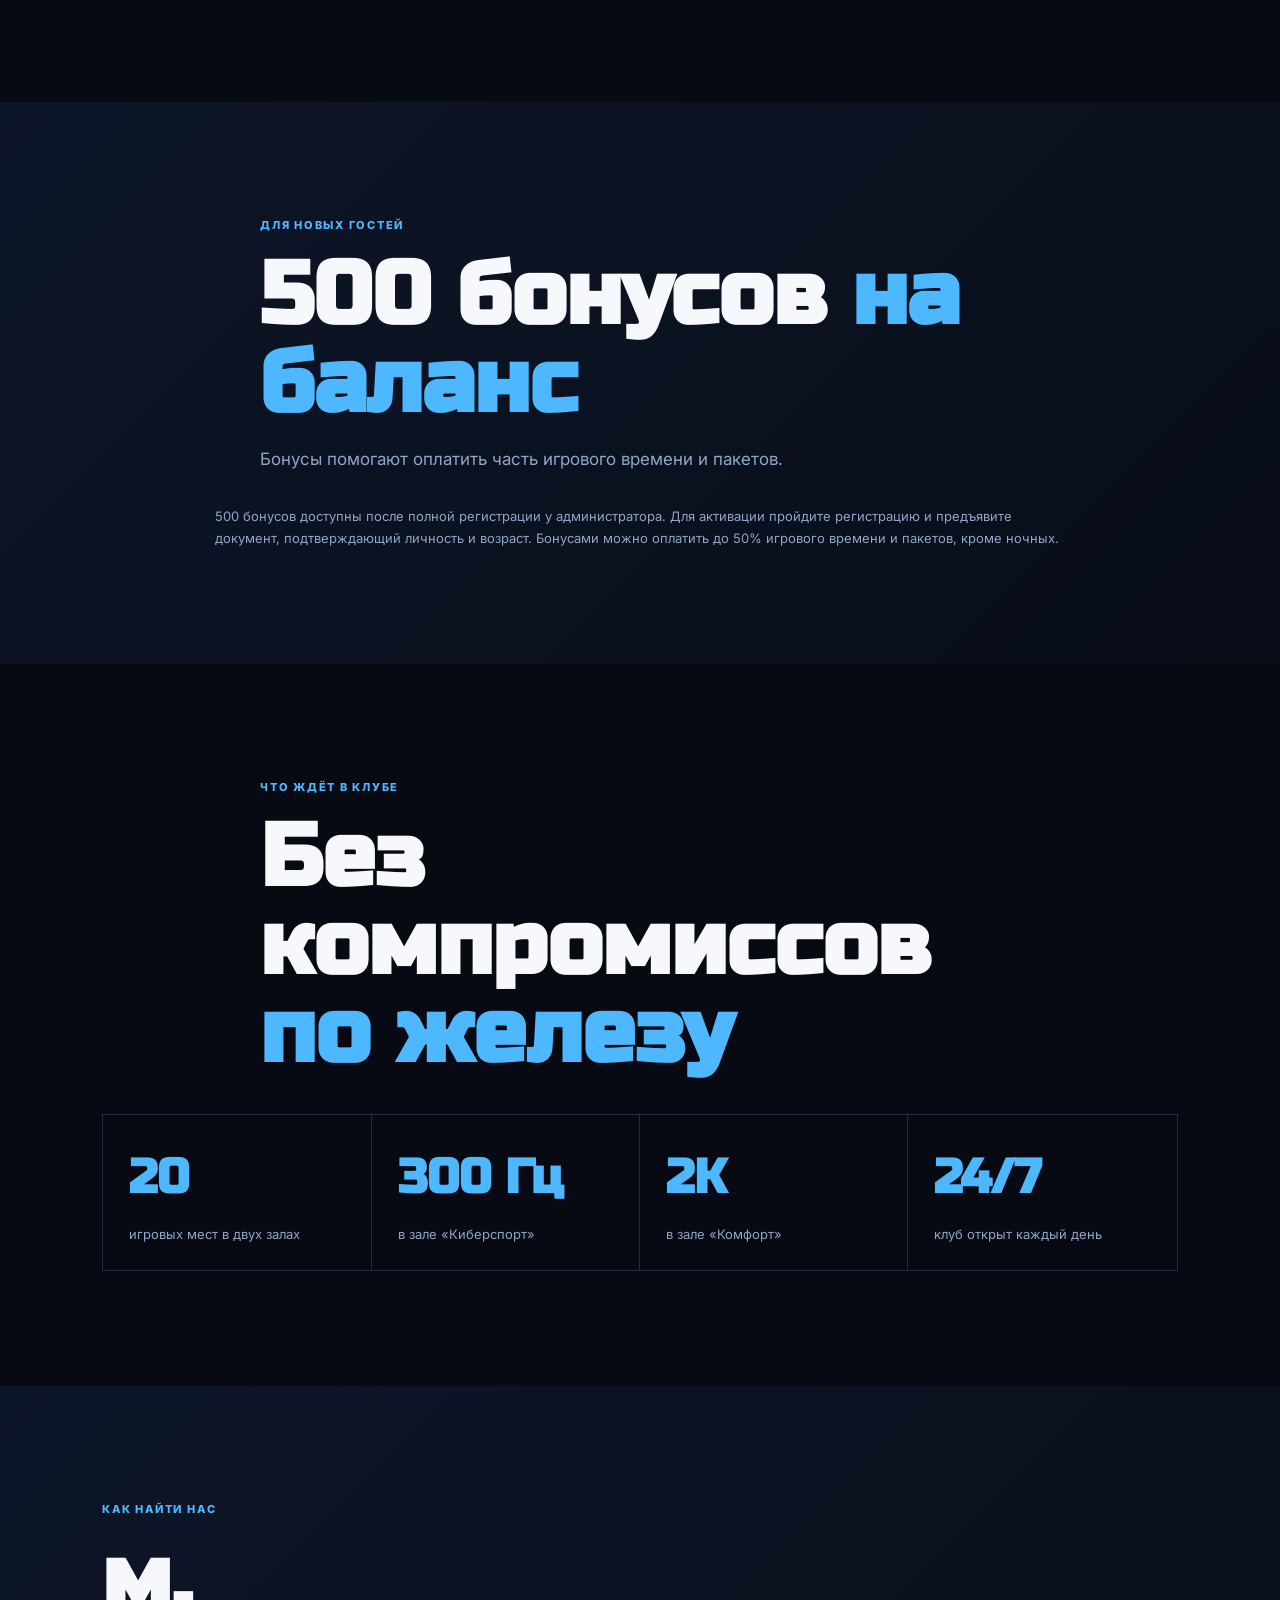
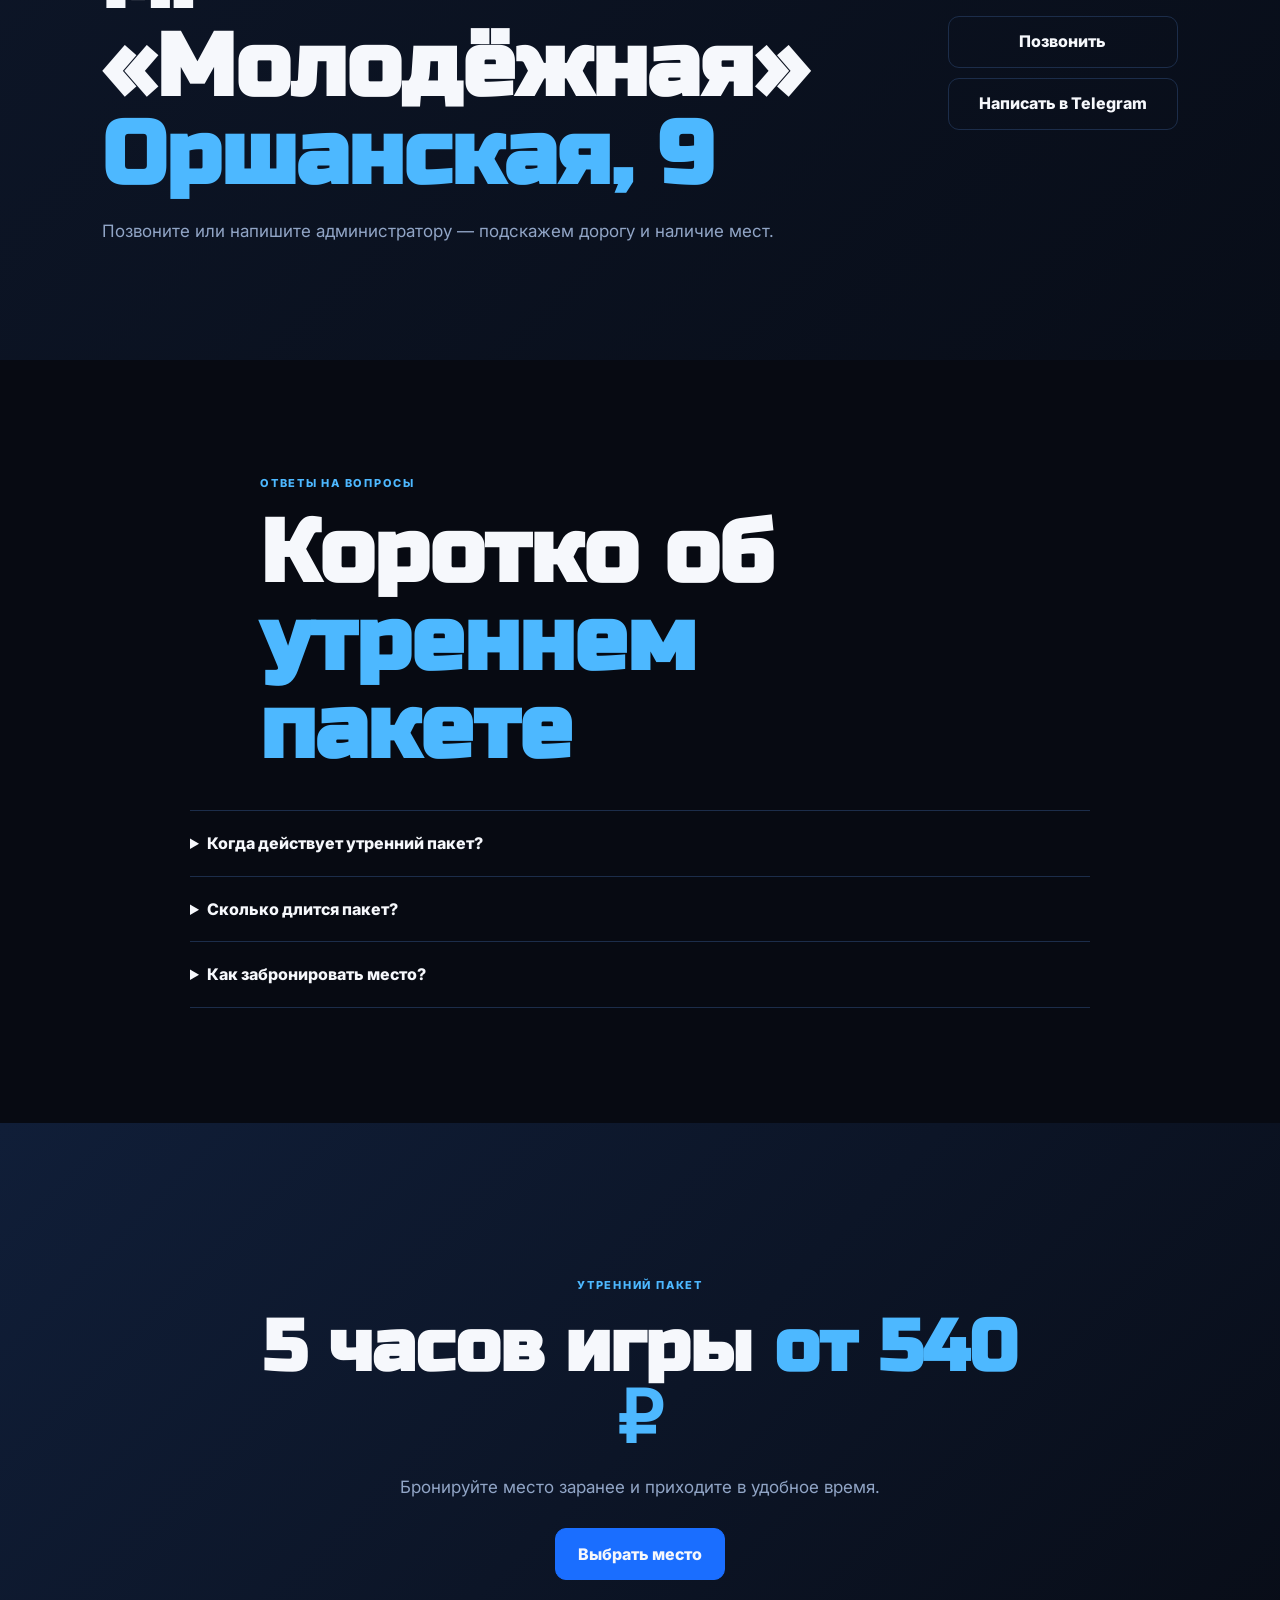
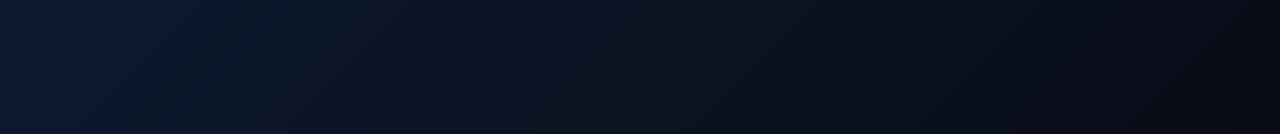
==== commit 1778001f: "feat: adapt morning message by campaign segment" ====
--- a/utro/index.html
+++ b/utro/index.html
@@ -79,5 +79,8 @@
 
     <section class="morning-final" aria-labelledby="final-title"><div><div class="eyebrow">Утренний пакет</div><h2 id="final-title">5 часов игры <em>от 540 ₽</em></h2><p>Бронируйте место заранее и приходите в удобное время.</p><a class="btn btn--primary" data-track="morning_booking_final" href="https://langame.ru/799456996_computerniy_club_3d-arena_moskva/booking" rel="noopener" target="_blank">Выбрать место</a></div></section>
   </main>
+  <script src="../assets/js/vk-pixel.js?v=20260721-2"></script>
+  <script src="../assets/js/landing.js?v=20260725-1"></script>
+  <script type="module" src="../assets/js/morning.js?v=20260807-1"></script>
 </body>
 </html>
--- a/assets/css/morning.css
+++ b/assets/css/morning.css
@@ -1,2 +1,2 @@
-.morning-hero{position:relative;min-height:760px;display:grid;align-items:end;padding:150px clamp(20px,8vw,130px) 90px;overflow:hidden}.morning-hero__media{position:absolute;inset:0;width:100%;height:100%;object-fit:cover}.morning-hero__veil{position:absolute;inset:0;background:linear-gradient(90deg,rgba(4,7,14,.98),rgba(4,7,14,.62) 62%,rgba(4,7,14,.22)),linear-gradient(0deg,#070a12,transparent 58%)}.morning-hero__copy{position:relative;z-index:1;max-width:780px}.morning-hero h1,.morning-heading h2,.morning-route h2,.morning-final h2{margin:18px 0;font-family:var(--head);font-size:clamp(44px,7vw,88px);line-height:1}.morning-hero h1 em,.morning-heading h2 em,.morning-route h2 em,.morning-final h2 em{color:var(--glow);font-style:normal}.morning-lead{max-width:680px;color:#c1cde0;font-size:clamp(16px,2vw,20px)}.morning-section{padding:clamp(70px,9vw,120px) clamp(20px,8vw,130px)}.morning-section--surface{background:linear-gradient(135deg,#0d1628,#080d18)}.morning-heading{max-width:760px;margin:0 auto}.morning-heading>p,.morning-route p,.morning-final p{color:var(--muted);font-size:17px}.morning-price-grid,.morning-hall-grid,.morning-audience-grid{display:grid;grid-template-columns:repeat(2,minmax(0,1fr));gap:18px;max-width:1180px;margin:36px auto 0}.morning-card{padding:clamp(24px,4vw,42px);border:1px solid var(--border);border-radius:18px;background:var(--panel)}.morning-card__label{margin-bottom:10px;color:var(--glow);font-size:11px;font-weight:800;letter-spacing:.14em;text-transform:uppercase}.morning-card h3,.morning-hall-card h3{font-family:var(--head);font-size:clamp(24px,3vw,36px);line-height:1.15}.morning-card p:not(.morning-card__label),.morning-hall-card p{margin-top:14px;color:var(--muted)}.morning-card dl{margin-top:28px}.morning-card dl div{display:flex;justify-content:space-between;padding:12px 0;border-top:1px solid var(--border)}.morning-card dt{color:var(--muted)}.morning-card dd{font-weight:800}.morning-hall-card{overflow:hidden;border:1px solid var(--border);border-radius:18px;background:var(--panel)}.morning-hall-card img{display:block;width:100%;aspect-ratio:16/10;object-fit:cover}.morning-hall-card div{padding:26px}.morning-disclosure{max-width:850px;margin:32px auto 0;color:var(--muted);font-size:13px;line-height:1.7}.morning-proof{display:grid;grid-template-columns:repeat(4,1fr);max-width:1180px;margin:36px auto 0;border:1px solid var(--border)}.morning-proof div{padding:26px;border-right:1px solid var(--border)}.morning-proof div:last-child{border:0}.morning-proof strong,.morning-proof span{display:block}.morning-proof strong{font-family:var(--head);font-size:clamp(28px,4vw,48px);color:var(--glow)}.morning-proof span{margin-top:8px;color:var(--muted);font-size:13px}.morning-route{display:flex;justify-content:space-between;gap:40px;max-width:1180px;margin:auto}.morning-route__actions{display:grid;align-content:center;gap:10px;min-width:230px}.morning-faq{max-width:900px;margin:36px auto 0}.morning-faq details{padding:20px 0;border-top:1px solid var(--border)}.morning-faq details:last-child{border-bottom:1px solid var(--border)}.morning-faq summary{cursor:pointer;font-weight:800}.morning-faq p{margin-top:12px;color:var(--muted)}.morning-final{padding:clamp(80px,12vw,160px) 20px;text-align:center;background:linear-gradient(135deg,#101e38,#080c16)}.morning-final>div{max-width:760px;margin:auto}.morning-final p{margin:18px auto 28px}.morning-final h2{font-size:clamp(40px,6vw,72px)}
+.morning-hero{position:relative;min-height:760px;display:grid;align-items:end;padding:150px clamp(20px,8vw,130px) 90px;overflow:hidden}.morning-hero__media{position:absolute;inset:0;width:100%;height:100%;object-fit:cover}.morning-hero__veil{position:absolute;inset:0;background:linear-gradient(90deg,rgba(4,7,14,.98),rgba(4,7,14,.62) 62%,rgba(4,7,14,.22)),linear-gradient(0deg,#070a12,transparent 58%)}.morning-hero__copy{position:relative;z-index:1;max-width:780px}.morning-hero h1,.morning-heading h2,.morning-route h2,.morning-final h2{margin:18px 0;font-family:var(--head);font-size:clamp(44px,7vw,88px);line-height:1}.morning-hero h1 em,.morning-heading h2 em,.morning-route h2 em,.morning-final h2 em{color:var(--glow);font-style:normal}.morning-lead{max-width:680px;color:#c1cde0;font-size:clamp(16px,2vw,20px)}.morning-section{padding:clamp(70px,9vw,120px) clamp(20px,8vw,130px)}.morning-section--surface{background:linear-gradient(135deg,#0d1628,#080d18)}.morning-heading{max-width:760px;margin:0 auto}.morning-heading>p,.morning-route p,.morning-final p{color:var(--muted);font-size:17px}.morning-price-grid,.morning-hall-grid,.morning-audience-grid{display:grid;grid-template-columns:repeat(2,minmax(0,1fr));gap:18px;max-width:1180px;margin:36px auto 0}.morning-card{padding:clamp(24px,4vw,42px);border:1px solid var(--border);border-radius:18px;background:var(--panel)}.morning-card__label{margin-bottom:10px;color:var(--glow);font-size:11px;font-weight:800;letter-spacing:.14em;text-transform:uppercase}.morning-card h3,.morning-hall-card h3{font-family:var(--head);font-size:clamp(24px,3vw,36px);line-height:1.15}.morning-card p:not(.morning-card__label),.morning-hall-card p{margin-top:14px;color:var(--muted)}.morning-card dl{margin-top:28px}.morning-card dl div{display:flex;justify-content:space-between;padding:12px 0;border-top:1px solid var(--border)}.morning-card dt{color:var(--muted)}.morning-card dd{font-weight:800}.morning-hall-card{overflow:hidden;border:1px solid var(--border);border-radius:18px;background:var(--panel)}.morning-hall-card img{display:block;width:100%;height:auto;aspect-ratio:16/10;object-fit:cover}.morning-hall-card div{padding:26px}.morning-disclosure{max-width:850px;margin:32px auto 0;color:var(--muted);font-size:13px;line-height:1.7}.morning-proof{display:grid;grid-template-columns:repeat(4,1fr);max-width:1180px;margin:36px auto 0;border:1px solid var(--border)}.morning-proof div{padding:26px;border-right:1px solid var(--border)}.morning-proof div:last-child{border:0}.morning-proof strong,.morning-proof span{display:block}.morning-proof strong{font-family:var(--head);font-size:clamp(28px,4vw,48px);color:var(--glow)}.morning-proof span{margin-top:8px;color:var(--muted);font-size:13px}.morning-route{display:flex;justify-content:space-between;gap:40px;max-width:1180px;margin:auto}.morning-route__actions{display:grid;align-content:center;gap:10px;min-width:230px}.morning-faq{max-width:900px;margin:36px auto 0}.morning-faq details{padding:20px 0;border-top:1px solid var(--border)}.morning-faq details:last-child{border-bottom:1px solid var(--border)}.morning-faq summary{cursor:pointer;font-weight:800}.morning-faq p{margin-top:12px;color:var(--muted)}.morning-final{padding:clamp(80px,12vw,160px) 20px;text-align:center;background:linear-gradient(135deg,#101e38,#080c16)}.morning-final>div{max-width:760px;margin:auto}.morning-final p{margin:18px auto 28px}.morning-final h2{font-size:clamp(40px,6vw,72px)}
 @media(max-width:760px){.morning-price-grid,.morning-hall-grid,.morning-audience-grid{grid-template-columns:1fr}.morning-hero{min-height:720px;padding-top:130px}.morning-hero__veil{background:linear-gradient(180deg,rgba(4,7,14,.38),#070a12 72%)}.morning-proof{grid-template-columns:1fr 1fr}.morning-proof div:nth-child(2){border-right:0}.morning-proof div:nth-child(-n+2){border-bottom:1px solid var(--border)}.morning-route{display:block}.morning-route__actions{margin-top:28px}.morning-route__actions .btn{width:100%}}
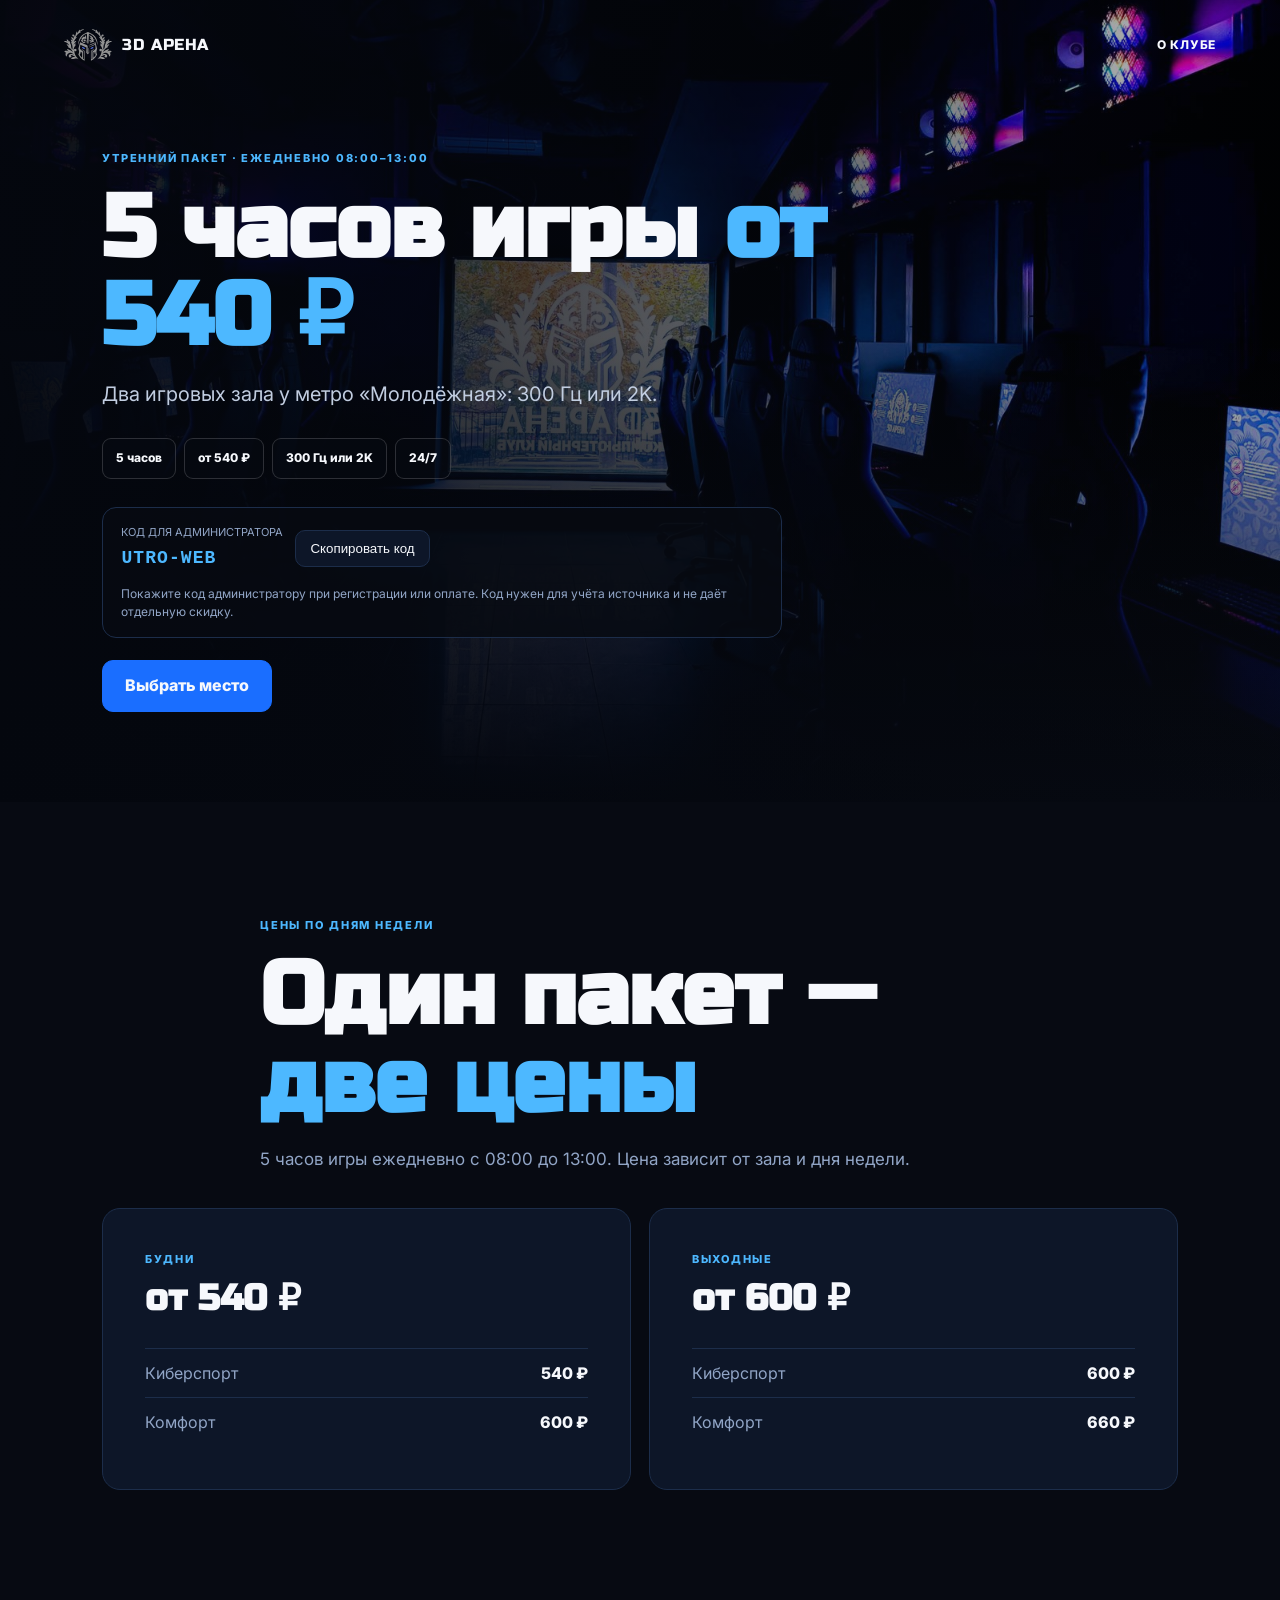
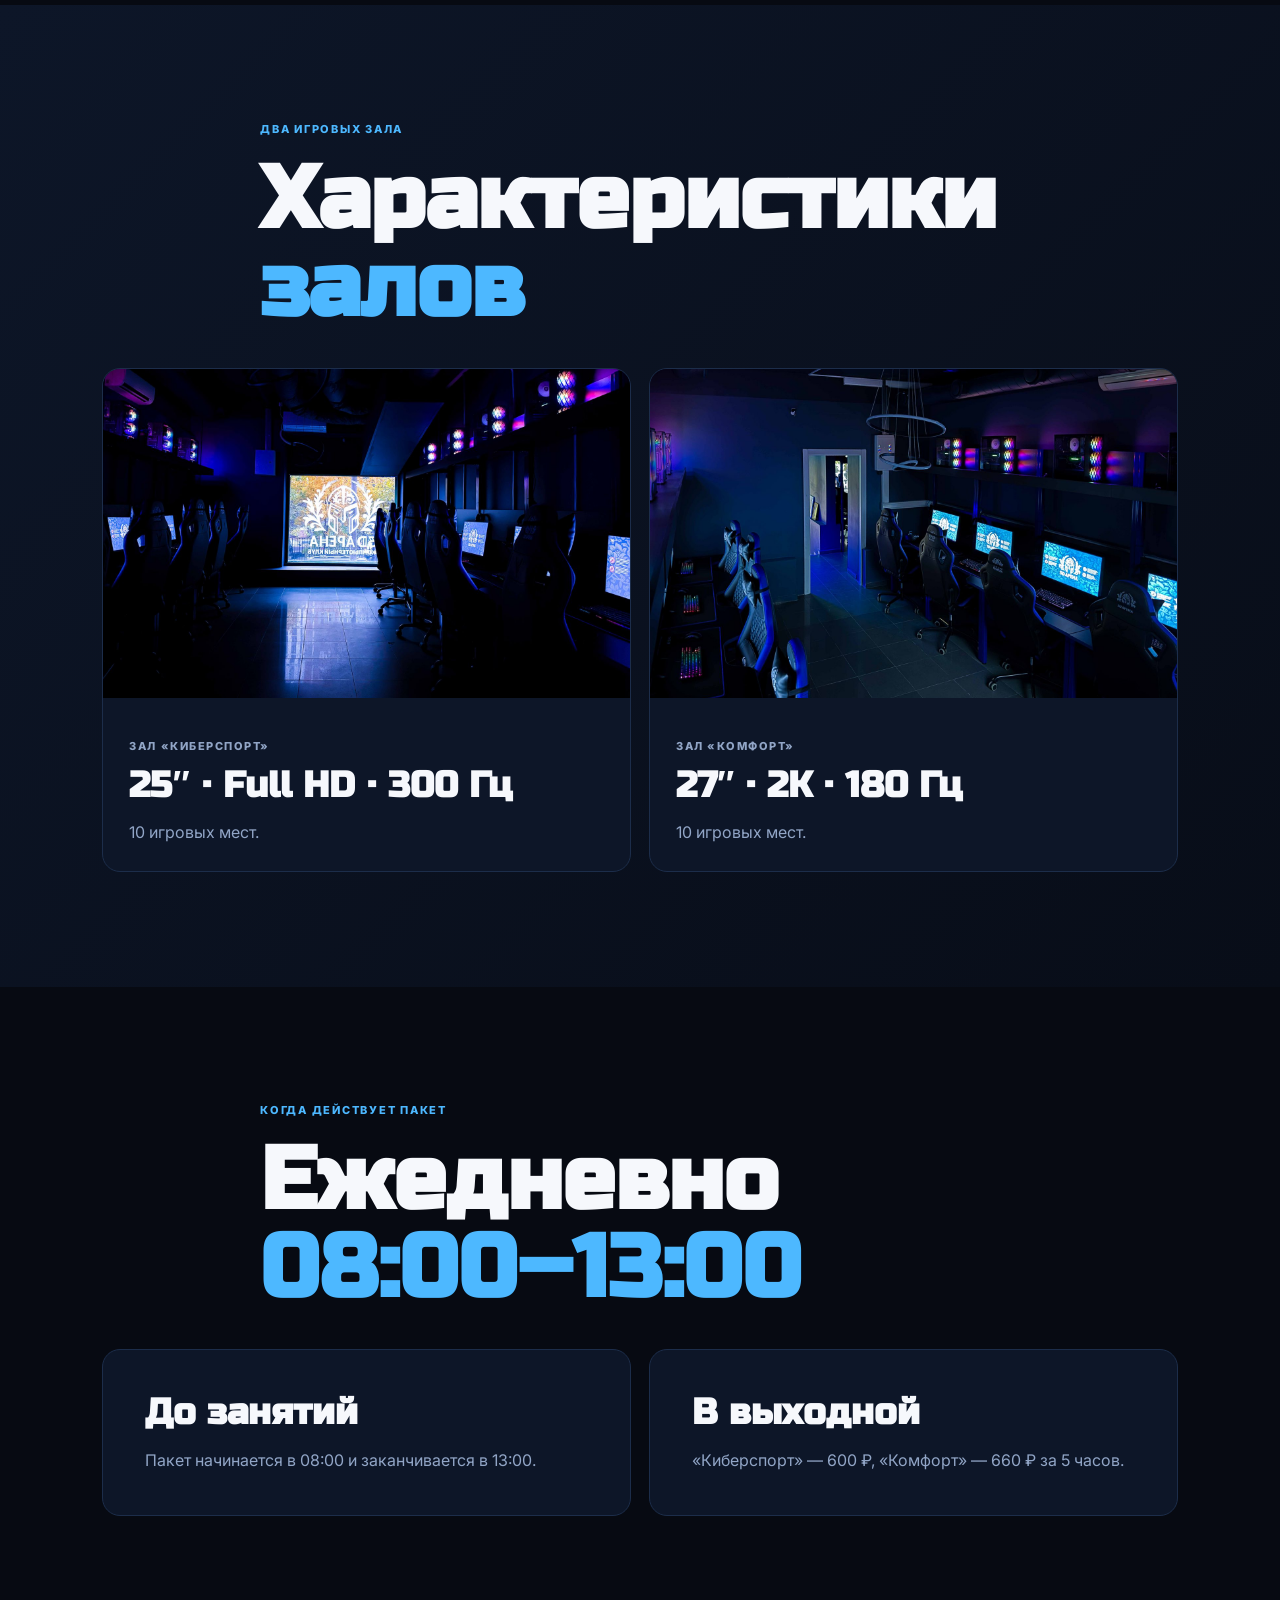
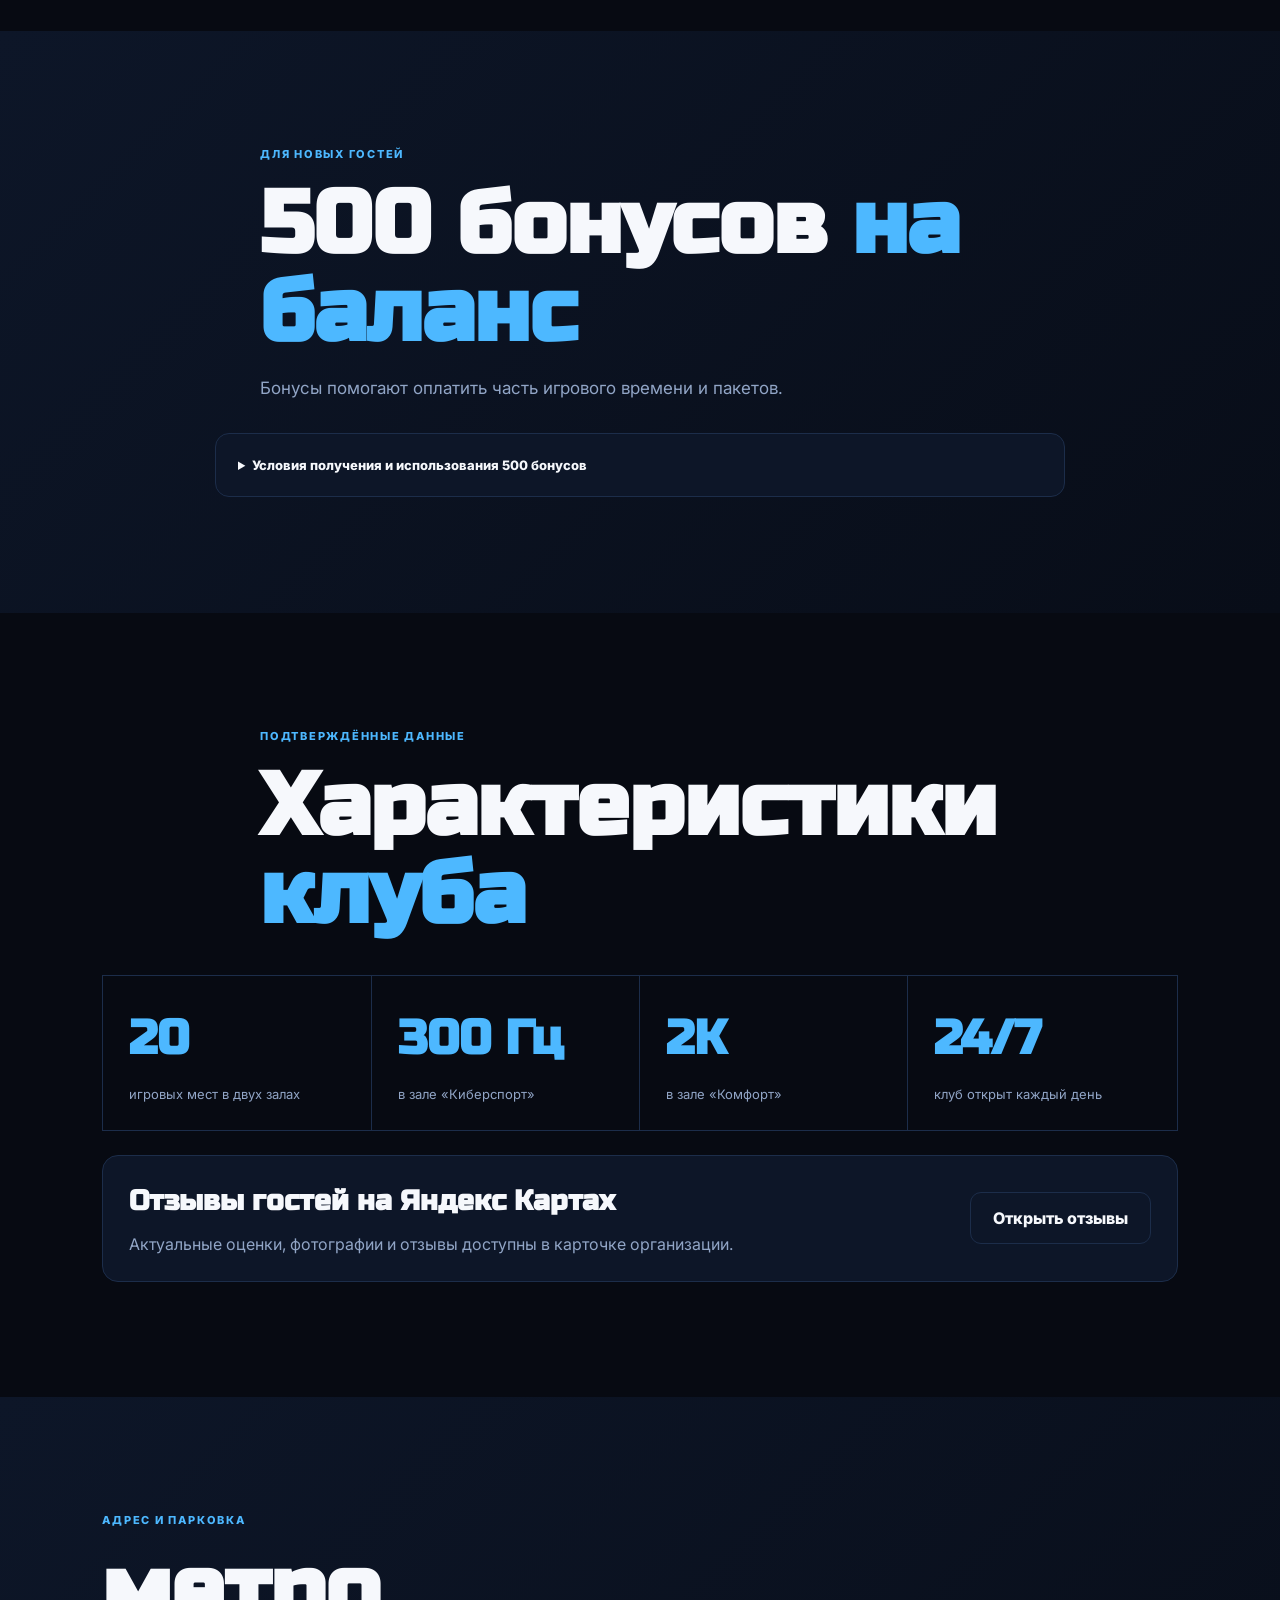
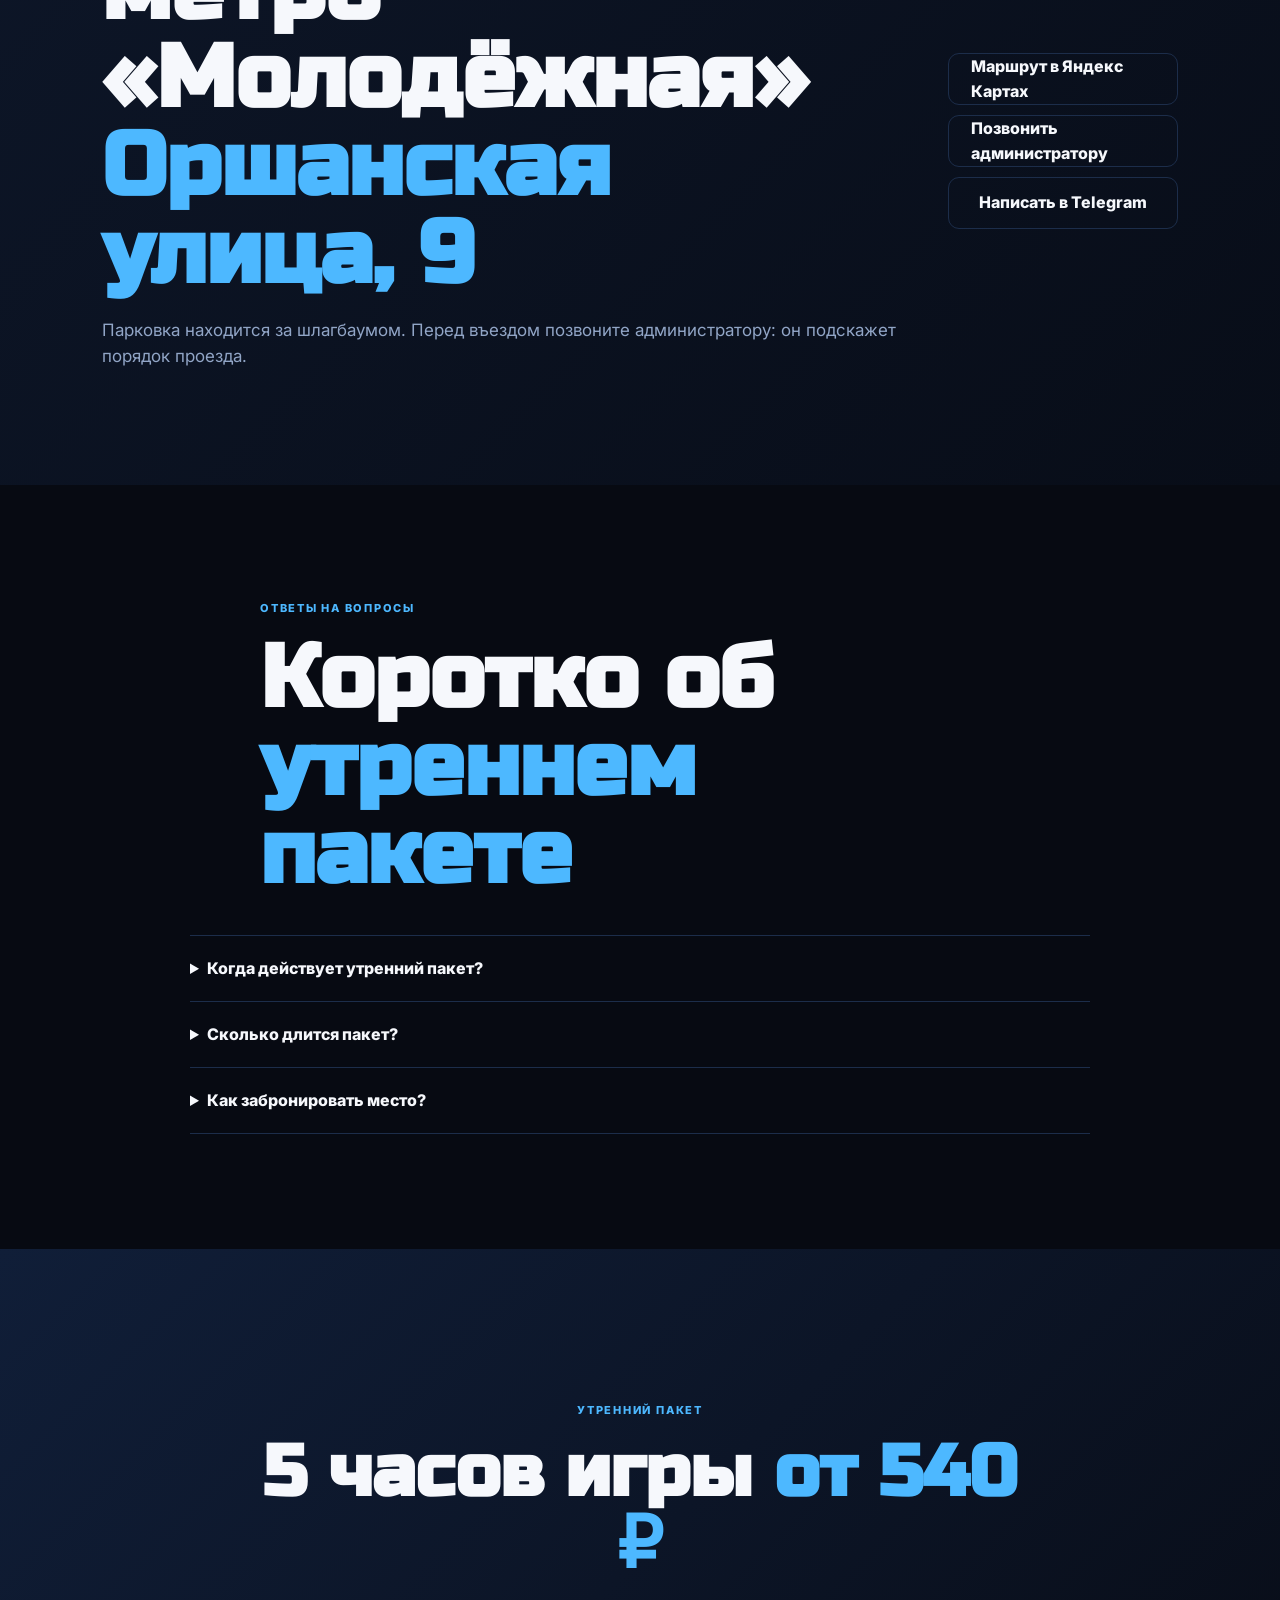
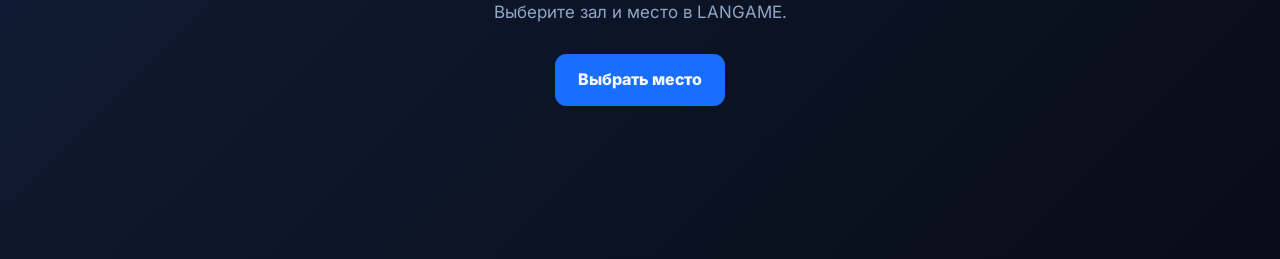
==== commit 92a33143: "fix: complete morning demand final review" ====
--- a/utro/index.html
+++ b/utro/index.html
@@ -13,9 +13,20 @@
   <link rel="preconnect" href="https://fonts.gstatic.com" crossorigin>
   <link rel="stylesheet" href="https://fonts.googleapis.com/css2?family=Inter:wght@400;500;600;700;800&family=Russo+One&display=swap">
   <link rel="stylesheet" href="../assets/css/landing.css?v=20260807-1">
-  <link rel="stylesheet" href="../assets/css/morning.css?v=20260807-1">
+  <link rel="stylesheet" href="../assets/css/morning.css?v=20260808-2">
+  <script>window.ARENA_METRIKA_ID=110895058;window.ARENA_VK_PIXEL_ID="3781383";</script>
+  <!-- Yandex Metrica tag -->
+  <script>
+    (function(m,e,t,r,i,k,a){m[i]=m[i]||function(){(m[i].a=m[i].a||[]).push(arguments)};
+    m[i].l=1*new Date();k=e.createElement(t),a=e.getElementsByTagName(t)[0],k.async=1,k.src=r,a.parentNode.insertBefore(k,a)})
+    (window,document,"script","https://mc.yandex.ru/metrika/tag.js","ym");
+    ym(110895058,"init",{clickmap:true,trackLinks:true,accurateTrackBounce:true,webvisor:true});
+  </script>
+  <!-- /Yandex Metrica tag -->
 </head>
 <body data-page="morning">
+  <noscript><div><img src="https://mc.yandex.ru/watch/110895058" style="position:absolute;left:-9999px" alt=""></div></noscript>
+  <noscript><div><img src="https://top-fwz1.mail.ru/counter?id=3781383;js=na" style="position:absolute;left:-9999px" alt=""></div></noscript>
   <nav class="lp-nav" aria-label="Навигация утреннего пакета">
     <a class="lp-logo" href="../index.html" aria-label="3D АРЕНА — главная">
       <img src="../assets/brand/mark.svg" alt="">
@@ -31,14 +42,19 @@
       <div class="morning-hero__copy">
         <div class="eyebrow">Утренний пакет · ежедневно 08:00–13:00</div>
         <h1 id="morning-title">5 часов игры <em>от 540 ₽</em></h1>
-        <p class="morning-lead" data-segment-copy>Спокойное утро, мощные ПК и два зала рядом с метро «Молодёжная».</p>
+        <p class="morning-lead" data-segment-copy>Два игровых зала у метро «Молодёжная»: 300 Гц или 2K.</p>
         <div class="facts" aria-label="Условия утреннего пакета"><span>5 часов</span><span>от 540 ₽</span><span>300 Гц или 2K</span><span>24/7</span></div>
+        <div class="morning-source" aria-label="Код источника визита">
+          <div><span>Код для администратора</span><code data-source-code>UTRO-WEB</code></div>
+          <button type="button" data-copy-source>Скопировать код</button>
+          <p>Покажите код администратору при регистрации или оплате. Код нужен для учёта источника и не даёт отдельную скидку.</p>
+        </div>
         <a class="btn btn--primary" data-track="morning_booking_top" href="https://langame.ru/799456996_computerniy_club_3d-arena_moskva/booking" rel="noopener" target="_blank">Выбрать место</a>
       </div>
     </section>
 
     <section class="morning-section" id="morning-prices" aria-labelledby="prices-title">
-      <div class="morning-heading"><div class="eyebrow">Утром выгоднее</div><h2 id="prices-title">Один пакет — <em>две цены</em></h2><p>5 часов игры ежедневно с 08:00 до 13:00. Выберите зал под свой формат игры.</p></div>
+      <div class="morning-heading"><div class="eyebrow">Цены по дням недели</div><h2 id="prices-title">Один пакет — <em>две цены</em></h2><p>5 часов игры ежедневно с 08:00 до 13:00. Цена зависит от зала и дня недели.</p></div>
       <div class="morning-price-grid">
         <article class="morning-card"><p class="morning-card__label">Будни</p><h3>от 540 ₽</h3><dl><div><dt>Киберспорт</dt><dd>540 ₽</dd></div><div><dt>Комфорт</dt><dd>600 ₽</dd></div></dl></article>
         <article class="morning-card"><p class="morning-card__label">Выходные</p><h3>от 600 ₽</h3><dl><div><dt>Киберспорт</dt><dd>600 ₽</dd></div><div><dt>Комфорт</dt><dd>660 ₽</dd></div></dl></article>
@@ -46,30 +62,37 @@
     </section>
 
     <section class="morning-section morning-section--surface" id="morning-halls" aria-labelledby="halls-title">
-      <div class="morning-heading"><div class="eyebrow">Два игровых зала</div><h2 id="halls-title">Выбирайте свой <em>ритм</em></h2></div>
+      <div class="morning-heading"><div class="eyebrow">Два игровых зала</div><h2 id="halls-title">Характеристики <em>залов</em></h2></div>
       <div class="morning-hall-grid">
-        <article class="morning-hall-card"><img src="../images/gallery/hall-01.jpg" alt="Игровые места зала «Киберспорт»" width="1600" height="1200" loading="lazy"><div><p class="morning-card__label">Зал «Киберспорт»</p><h3>25″ · Full HD · 300 Гц</h3><p>10 игровых мест для тех, кому важна максимальная плавность.</p></div></article>
-        <article class="morning-hall-card"><img src="../images/gallery/hall-15.jpg" alt="Игровые места зала «Комфорт»" width="1600" height="1200" loading="lazy"><div><p class="morning-card__label">Зал «Комфорт»</p><h3>27″ · 2K · 180 Гц</h3><p>10 игровых мест с большим экраном и чёткой картинкой.</p></div></article>
+        <article class="morning-hall-card"><img src="../images/gallery/hall-01.jpg" alt="Игровые места зала «Киберспорт»" width="1600" height="1200" loading="lazy"><div><p class="morning-card__label">Зал «Киберспорт»</p><h3>25″ · Full HD · 300 Гц</h3><p>10 игровых мест.</p></div></article>
+        <article class="morning-hall-card"><img src="../images/gallery/hall-15.jpg" alt="Игровые места зала «Комфорт»" width="1600" height="1200" loading="lazy"><div><p class="morning-card__label">Зал «Комфорт»</p><h3>27″ · 2K · 180 Гц</h3><p>10 игровых мест.</p></div></article>
       </div>
     </section>
 
     <section class="morning-section" id="morning-audiences" aria-labelledby="audiences-title">
-      <div class="morning-heading"><div class="eyebrow">Для разного утра</div><h2 id="audiences-title">Приходите играть <em>в своём темпе</em></h2></div>
-      <div class="morning-audience-grid"><article class="morning-card"><h3>Перед учёбой</h3><p>Зайти на несколько каток до первой пары.</p></article><article class="morning-card"><h3>Перед работой</h3><p>Выделить время на игру, пока в клубе спокойно.</p></article></div>
+      <div class="morning-heading"><div class="eyebrow">Когда действует пакет</div><h2 id="audiences-title">Ежедневно <em>08:00–13:00</em></h2></div>
+      <div class="morning-audience-grid"><article class="morning-card"><h3>До занятий</h3><p>Пакет начинается в 08:00 и заканчивается в 13:00.</p></article><article class="morning-card"><h3>В выходной</h3><p>«Киберспорт» — 600 ₽, «Комфорт» — 660 ₽ за 5 часов.</p></article></div>
     </section>
 
     <section class="morning-section morning-section--surface" id="morning-bonus" aria-labelledby="bonus-title">
       <div class="morning-heading"><div class="eyebrow">Для новых гостей</div><h2 id="bonus-title">500 бонусов <em>на баланс</em></h2><p>Бонусы помогают оплатить часть игрового времени и пакетов.</p></div>
-      <p class="morning-disclosure">500 бонусов доступны после полной регистрации у администратора. Для активации пройдите регистрацию и предъявите документ, подтверждающий личность и возраст. Бонусами можно оплатить до 50% игрового времени и пакетов, кроме ночных.</p>
+      <details class="morning-disclosure" data-track-on-open="morning_bonus_terms">
+        <summary>Условия получения и использования 500 бонусов</summary>
+        <p>500 бонусов доступны после полной регистрации у администратора. Для активации пройдите регистрацию и предъявите документ, подтверждающий личность и возраст. Бонусами можно оплатить до 50% игрового времени и пакетов, кроме ночных.</p>
+      </details>
     </section>
 
     <section class="morning-section" id="morning-proof" aria-labelledby="proof-title">
-      <div class="morning-heading"><div class="eyebrow">Что ждёт в клубе</div><h2 id="proof-title">Без компромиссов <em>по железу</em></h2></div>
+      <div class="morning-heading"><div class="eyebrow">Подтверждённые данные</div><h2 id="proof-title">Характеристики <em>клуба</em></h2></div>
       <div class="morning-proof"><div><strong>20</strong><span>игровых мест в двух залах</span></div><div><strong>300 Гц</strong><span>в зале «Киберспорт»</span></div><div><strong>2K</strong><span>в зале «Комфорт»</span></div><div><strong>24/7</strong><span>клуб открыт каждый день</span></div></div>
+      <aside class="morning-review" aria-label="Отзывы о клубе">
+        <div><h3>Отзывы гостей на Яндекс Картах</h3><p>Актуальные оценки, фотографии и отзывы доступны в карточке организации.</p></div>
+        <a class="btn" data-track="morning_yandex_reviews" href="https://yandex.ru/maps/org/3d_arena/107910722858/" rel="noopener" target="_blank">Открыть отзывы</a>
+      </aside>
     </section>
 
     <section class="morning-section morning-section--surface" id="morning-route" aria-labelledby="route-title">
-      <div class="morning-route"><div><div class="eyebrow">Как найти нас</div><h2 id="route-title">м. «Молодёжная»<br><em>Оршанская, 9</em></h2><p>Позвоните или напишите администратору — подскажем дорогу и наличие мест.</p></div><div class="morning-route__actions"><a class="btn" href="tel:+79259359344">Позвонить</a><a class="btn" href="https://t.me/IIIDArena" rel="noopener" target="_blank">Написать в Telegram</a></div></div>
+      <div class="morning-route"><div><div class="eyebrow">Адрес и парковка</div><h2 id="route-title">метро «Молодёжная»<br><em>Оршанская улица, 9</em></h2><p>Парковка находится за шлагбаумом. Перед въездом позвоните администратору: он подскажет порядок проезда.</p></div><div class="morning-route__actions"><a class="btn" data-track="morning_route" href="https://yandex.ru/maps/org/3d_arena/107910722858/" rel="noopener" target="_blank">Маршрут в Яндекс Картах</a><a class="btn" data-track="morning_call" href="tel:+79259359344">Позвонить администратору</a><a class="btn" data-track="morning_telegram" href="https://t.me/IIIDArena" rel="noopener" target="_blank">Написать в Telegram</a></div></div>
     </section>
 
     <section class="morning-section" id="morning-faq" aria-labelledby="faq-title">
@@ -77,10 +100,10 @@
       <div class="morning-faq"><details><summary>Когда действует утренний пакет?</summary><p>Ежедневно с 08:00 до 13:00.</p></details><details><summary>Сколько длится пакет?</summary><p>Пакет рассчитан на 5 часов игры.</p></details><details><summary>Как забронировать место?</summary><p>Выберите место в LANGAME или свяжитесь с администратором.</p></details></div>
     </section>
 
-    <section class="morning-final" aria-labelledby="final-title"><div><div class="eyebrow">Утренний пакет</div><h2 id="final-title">5 часов игры <em>от 540 ₽</em></h2><p>Бронируйте место заранее и приходите в удобное время.</p><a class="btn btn--primary" data-track="morning_booking_final" href="https://langame.ru/799456996_computerniy_club_3d-arena_moskva/booking" rel="noopener" target="_blank">Выбрать место</a></div></section>
+    <section class="morning-final" aria-labelledby="final-title"><div><div class="eyebrow">Утренний пакет</div><h2 id="final-title">5 часов игры <em>от 540 ₽</em></h2><p>Выберите зал и место в LANGAME.</p><a class="btn btn--primary" data-track="morning_booking_bottom" href="https://langame.ru/799456996_computerniy_club_3d-arena_moskva/booking" rel="noopener" target="_blank">Выбрать место</a></div></section>
   </main>
-  <script src="../assets/js/vk-pixel.js?v=20260721-2"></script>
+  <script src="../assets/js/vk-pixel.js?v=20260808-1"></script>
   <script src="../assets/js/landing.js?v=20260725-1"></script>
-  <script type="module" src="../assets/js/morning.js?v=20260807-1"></script>
+  <script type="module" src="../assets/js/morning.js?v=20260808-2"></script>
 </body>
 </html>
--- a/assets/css/morning.css
+++ b/assets/css/morning.css
@@ -1,2 +1,3 @@
-.morning-hero{position:relative;min-height:760px;display:grid;align-items:end;padding:150px clamp(20px,8vw,130px) 90px;overflow:hidden}.morning-hero__media{position:absolute;inset:0;width:100%;height:100%;object-fit:cover}.morning-hero__veil{position:absolute;inset:0;background:linear-gradient(90deg,rgba(4,7,14,.98),rgba(4,7,14,.62) 62%,rgba(4,7,14,.22)),linear-gradient(0deg,#070a12,transparent 58%)}.morning-hero__copy{position:relative;z-index:1;max-width:780px}.morning-hero h1,.morning-heading h2,.morning-route h2,.morning-final h2{margin:18px 0;font-family:var(--head);font-size:clamp(44px,7vw,88px);line-height:1}.morning-hero h1 em,.morning-heading h2 em,.morning-route h2 em,.morning-final h2 em{color:var(--glow);font-style:normal}.morning-lead{max-width:680px;color:#c1cde0;font-size:clamp(16px,2vw,20px)}.morning-section{padding:clamp(70px,9vw,120px) clamp(20px,8vw,130px)}.morning-section--surface{background:linear-gradient(135deg,#0d1628,#080d18)}.morning-heading{max-width:760px;margin:0 auto}.morning-heading>p,.morning-route p,.morning-final p{color:var(--muted);font-size:17px}.morning-price-grid,.morning-hall-grid,.morning-audience-grid{display:grid;grid-template-columns:repeat(2,minmax(0,1fr));gap:18px;max-width:1180px;margin:36px auto 0}.morning-card{padding:clamp(24px,4vw,42px);border:1px solid var(--border);border-radius:18px;background:var(--panel)}.morning-card__label{margin-bottom:10px;color:var(--glow);font-size:11px;font-weight:800;letter-spacing:.14em;text-transform:uppercase}.morning-card h3,.morning-hall-card h3{font-family:var(--head);font-size:clamp(24px,3vw,36px);line-height:1.15}.morning-card p:not(.morning-card__label),.morning-hall-card p{margin-top:14px;color:var(--muted)}.morning-card dl{margin-top:28px}.morning-card dl div{display:flex;justify-content:space-between;padding:12px 0;border-top:1px solid var(--border)}.morning-card dt{color:var(--muted)}.morning-card dd{font-weight:800}.morning-hall-card{overflow:hidden;border:1px solid var(--border);border-radius:18px;background:var(--panel)}.morning-hall-card img{display:block;width:100%;height:auto;aspect-ratio:16/10;object-fit:cover}.morning-hall-card div{padding:26px}.morning-disclosure{max-width:850px;margin:32px auto 0;color:var(--muted);font-size:13px;line-height:1.7}.morning-proof{display:grid;grid-template-columns:repeat(4,1fr);max-width:1180px;margin:36px auto 0;border:1px solid var(--border)}.morning-proof div{padding:26px;border-right:1px solid var(--border)}.morning-proof div:last-child{border:0}.morning-proof strong,.morning-proof span{display:block}.morning-proof strong{font-family:var(--head);font-size:clamp(28px,4vw,48px);color:var(--glow)}.morning-proof span{margin-top:8px;color:var(--muted);font-size:13px}.morning-route{display:flex;justify-content:space-between;gap:40px;max-width:1180px;margin:auto}.morning-route__actions{display:grid;align-content:center;gap:10px;min-width:230px}.morning-faq{max-width:900px;margin:36px auto 0}.morning-faq details{padding:20px 0;border-top:1px solid var(--border)}.morning-faq details:last-child{border-bottom:1px solid var(--border)}.morning-faq summary{cursor:pointer;font-weight:800}.morning-faq p{margin-top:12px;color:var(--muted)}.morning-final{padding:clamp(80px,12vw,160px) 20px;text-align:center;background:linear-gradient(135deg,#101e38,#080c16)}.morning-final>div{max-width:760px;margin:auto}.morning-final p{margin:18px auto 28px}.morning-final h2{font-size:clamp(40px,6vw,72px)}
-@media(max-width:760px){.morning-price-grid,.morning-hall-grid,.morning-audience-grid{grid-template-columns:1fr}.morning-hero{min-height:720px;padding-top:130px}.morning-hero__veil{background:linear-gradient(180deg,rgba(4,7,14,.38),#070a12 72%)}.morning-proof{grid-template-columns:1fr 1fr}.morning-proof div:nth-child(2){border-right:0}.morning-proof div:nth-child(-n+2){border-bottom:1px solid var(--border)}.morning-route{display:block}.morning-route__actions{margin-top:28px}.morning-route__actions .btn{width:100%}}
+.morning-hero{position:relative;min-height:760px;display:grid;align-items:end;padding:150px clamp(20px,8vw,130px) 90px;overflow:hidden}.morning-hero__media{position:absolute;inset:0;width:100%;height:100%;object-fit:cover}.morning-hero__veil{position:absolute;inset:0;background:linear-gradient(90deg,rgba(4,7,14,.98),rgba(4,7,14,.62) 62%,rgba(4,7,14,.22)),linear-gradient(0deg,#070a12,transparent 58%)}.morning-hero__copy{position:relative;z-index:1;max-width:780px}.morning-hero h1,.morning-heading h2,.morning-route h2,.morning-final h2{margin:18px 0;font-family:var(--head);font-size:clamp(44px,7vw,88px);line-height:1}.morning-hero h1 em,.morning-heading h2 em,.morning-route h2 em,.morning-final h2 em{color:var(--glow);font-style:normal}.morning-lead{max-width:680px;color:#c1cde0;font-size:clamp(16px,2vw,20px)}.morning-section{padding:clamp(70px,9vw,120px) clamp(20px,8vw,130px)}.morning-section--surface{background:linear-gradient(135deg,#0d1628,#080d18)}.morning-heading{max-width:760px;margin:0 auto}.morning-heading>p,.morning-route p,.morning-final p{color:var(--muted);font-size:17px}.morning-price-grid,.morning-hall-grid,.morning-audience-grid{display:grid;grid-template-columns:repeat(2,minmax(0,1fr));gap:18px;max-width:1180px;margin:36px auto 0}.morning-card{padding:clamp(24px,4vw,42px);border:1px solid var(--border);border-radius:18px;background:var(--panel)}.morning-card__label{margin-bottom:10px;color:var(--glow);font-size:11px;font-weight:800;letter-spacing:.14em;text-transform:uppercase}.morning-card h3,.morning-hall-card h3{font-family:var(--head);font-size:clamp(24px,3vw,36px);line-height:1.15}.morning-card p:not(.morning-card__label),.morning-hall-card p{margin-top:14px;color:var(--muted)}.morning-card dl{margin-top:28px}.morning-card dl div{display:flex;justify-content:space-between;padding:12px 0;border-top:1px solid var(--border)}.morning-card dt{color:var(--muted)}.morning-card dd{font-weight:800}.morning-hall-card{overflow:hidden;border:1px solid var(--border);border-radius:18px;background:var(--panel)}.morning-hall-card img{display:block;width:100%;height:auto;aspect-ratio:16/10;object-fit:cover}.morning-hall-card div{padding:26px}.morning-disclosure{max-width:850px;margin:32px auto 0;padding:20px 22px;border:1px solid var(--border);border-radius:14px;background:var(--panel);color:var(--muted);font-size:13px;line-height:1.7}.morning-disclosure summary{cursor:pointer;color:var(--text);font-weight:800}.morning-disclosure p{margin-top:14px}.morning-proof{display:grid;grid-template-columns:repeat(4,1fr);max-width:1180px;margin:36px auto 0;border:1px solid var(--border)}.morning-proof div{padding:26px;border-right:1px solid var(--border)}.morning-proof div:last-child{border:0}.morning-proof strong,.morning-proof span{display:block}.morning-proof strong{font-family:var(--head);font-size:clamp(28px,4vw,48px);color:var(--glow)}.morning-proof span{margin-top:8px;color:var(--muted);font-size:13px}.morning-route{display:flex;justify-content:space-between;gap:40px;max-width:1180px;margin:auto}.morning-route__actions{display:grid;align-content:center;gap:10px;min-width:230px}.morning-faq{max-width:900px;margin:36px auto 0}.morning-faq details{padding:20px 0;border-top:1px solid var(--border)}.morning-faq details:last-child{border-bottom:1px solid var(--border)}.morning-faq summary{cursor:pointer;font-weight:800}.morning-faq p{margin-top:12px;color:var(--muted)}.morning-final{padding:clamp(80px,12vw,160px) 20px;text-align:center;background:linear-gradient(135deg,#101e38,#080c16)}.morning-final>div{max-width:760px;margin:auto}.morning-final p{margin:18px auto 28px}.morning-final h2{font-size:clamp(40px,6vw,72px)}
+.morning-source{display:flex;align-items:center;flex-wrap:wrap;gap:12px;max-width:680px;margin:22px 0;padding:16px 18px;border:1px solid var(--border);border-radius:14px;background:rgba(7,10,18,.82)}.morning-source div{display:grid;gap:4px}.morning-source span{color:var(--muted);font-size:11px;text-transform:uppercase}.morning-source code{color:var(--glow);font-size:18px;font-weight:800;letter-spacing:.06em;user-select:all}.morning-source button{padding:10px 14px;border:1px solid var(--border);border-radius:10px;background:var(--panel);color:var(--text);cursor:pointer}.morning-source p{flex-basis:100%;margin:0;color:var(--muted);font-size:12px;line-height:1.5}.morning-review{display:flex;align-items:center;justify-content:space-between;gap:24px;max-width:1180px;margin:24px auto 0;padding:24px 26px;border:1px solid var(--border);border-radius:16px;background:var(--panel)}.morning-review h3{font-family:var(--head);font-size:clamp(20px,3vw,28px)}.morning-review p{margin-top:8px;color:var(--muted)}
+@media(max-width:760px){.morning-price-grid,.morning-hall-grid,.morning-audience-grid{grid-template-columns:1fr}.morning-hero{min-height:720px;padding-top:130px}.morning-hero__veil{background:linear-gradient(180deg,rgba(4,7,14,.38),#070a12 72%)}.morning-proof{grid-template-columns:1fr 1fr}.morning-proof div:nth-child(2){border-right:0}.morning-proof div:nth-child(-n+2){border-bottom:1px solid var(--border)}.morning-route{display:block}.morning-route__actions{margin-top:28px}.morning-route__actions .btn{width:100%}.morning-source{align-items:stretch}.morning-source button{margin-left:auto}.morning-review{align-items:stretch;flex-direction:column}.morning-review .btn{width:100%}}
